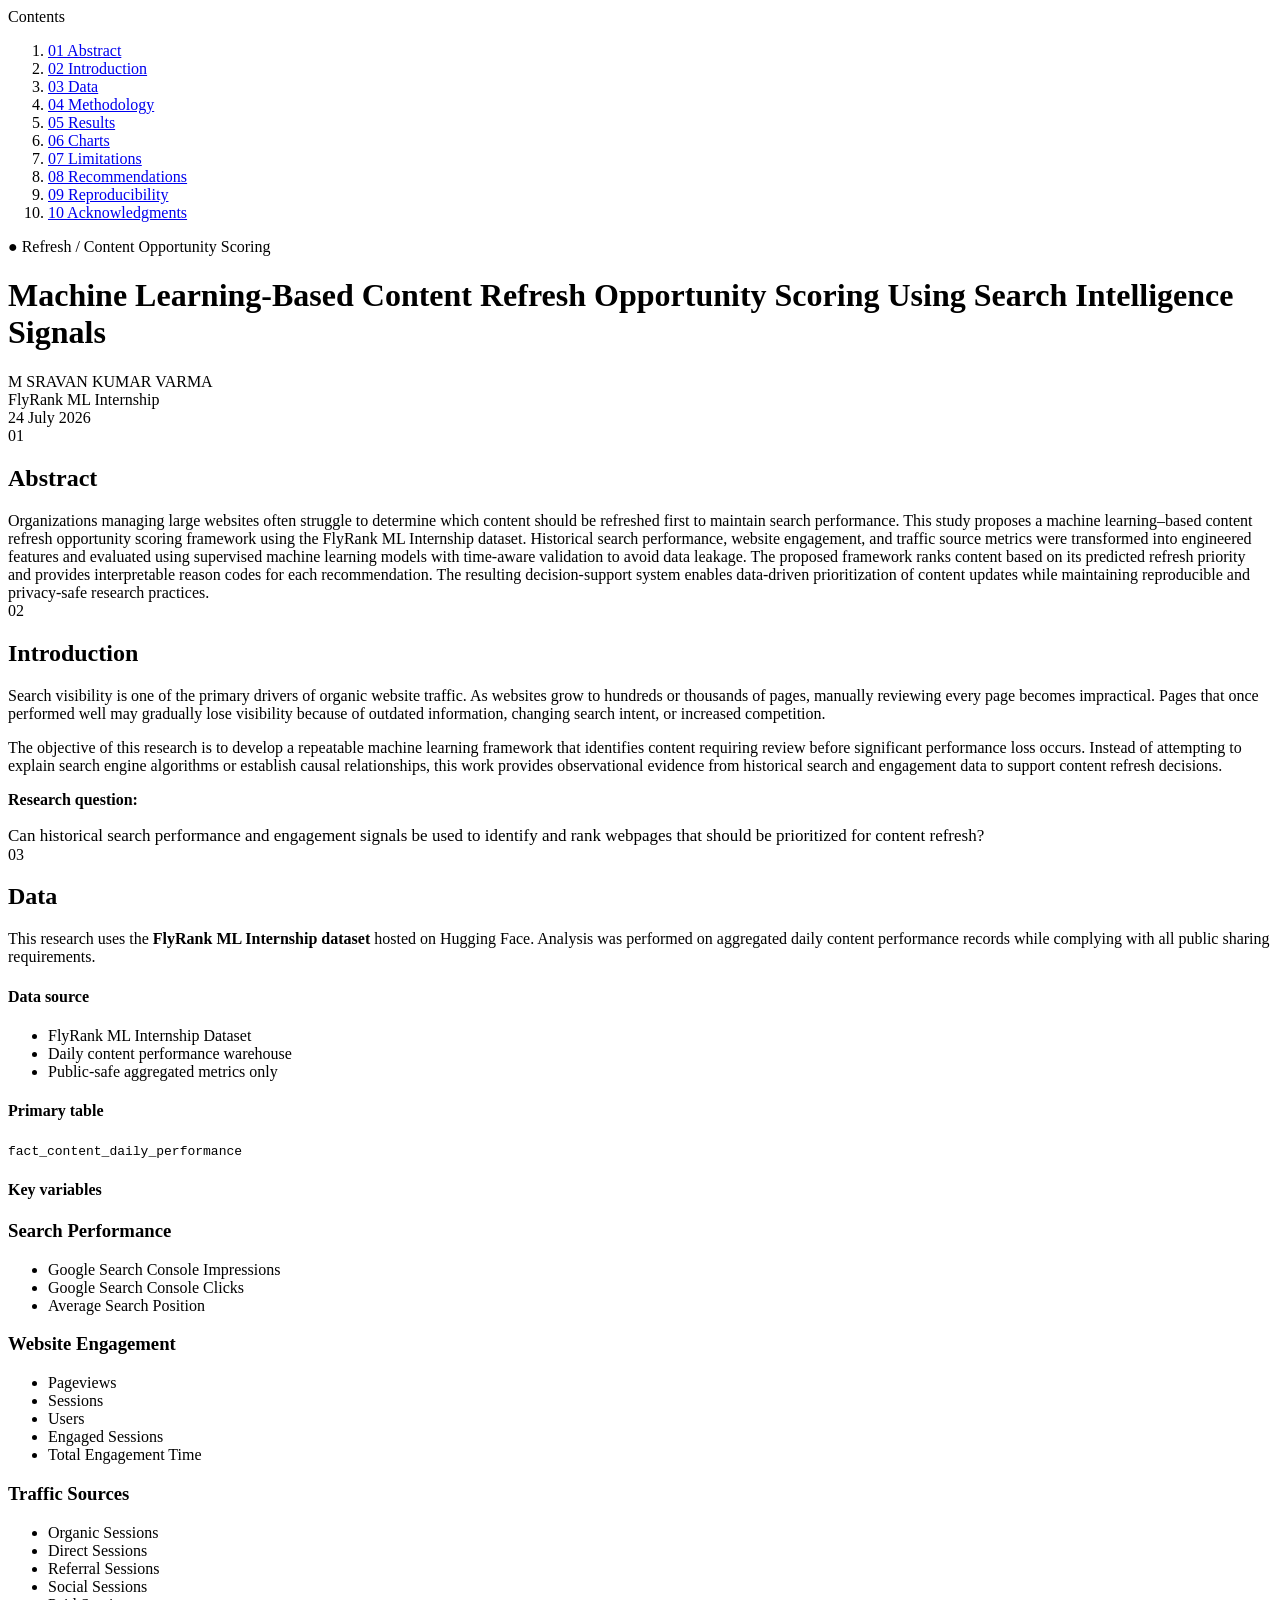
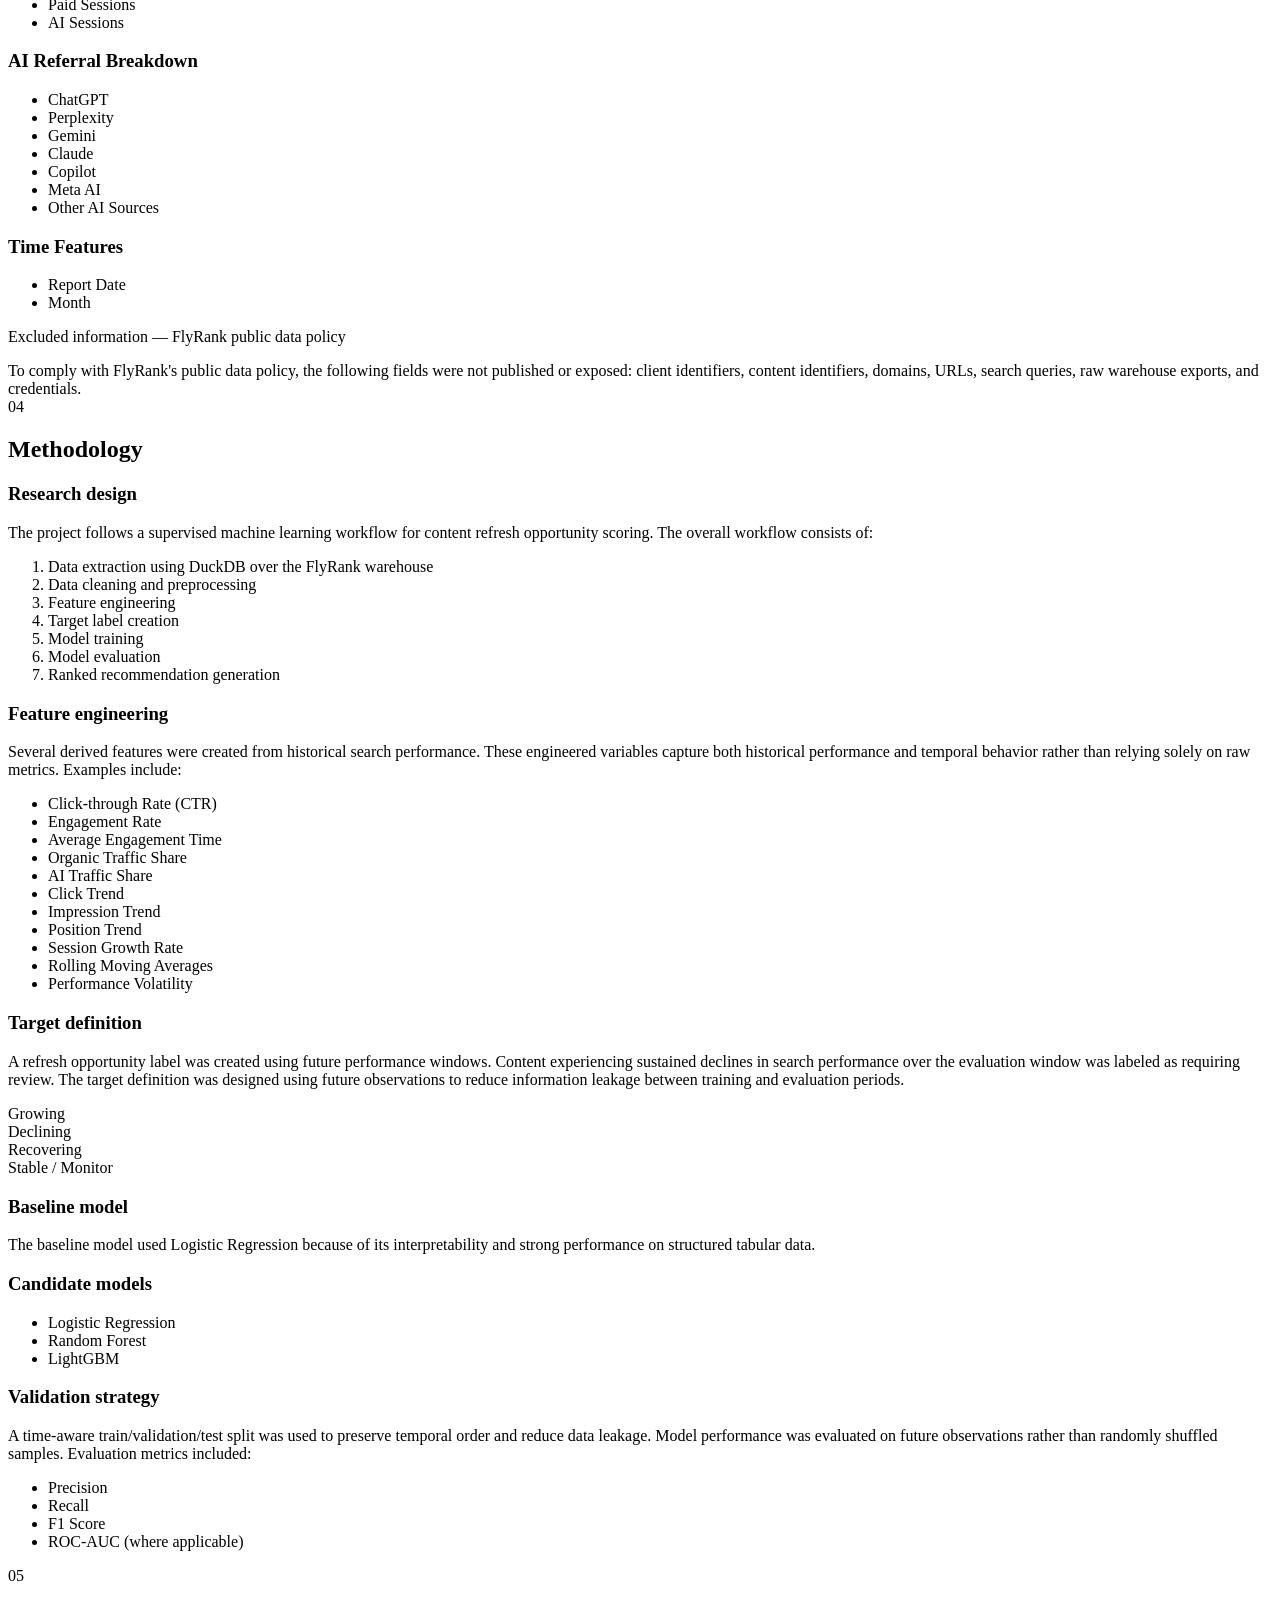
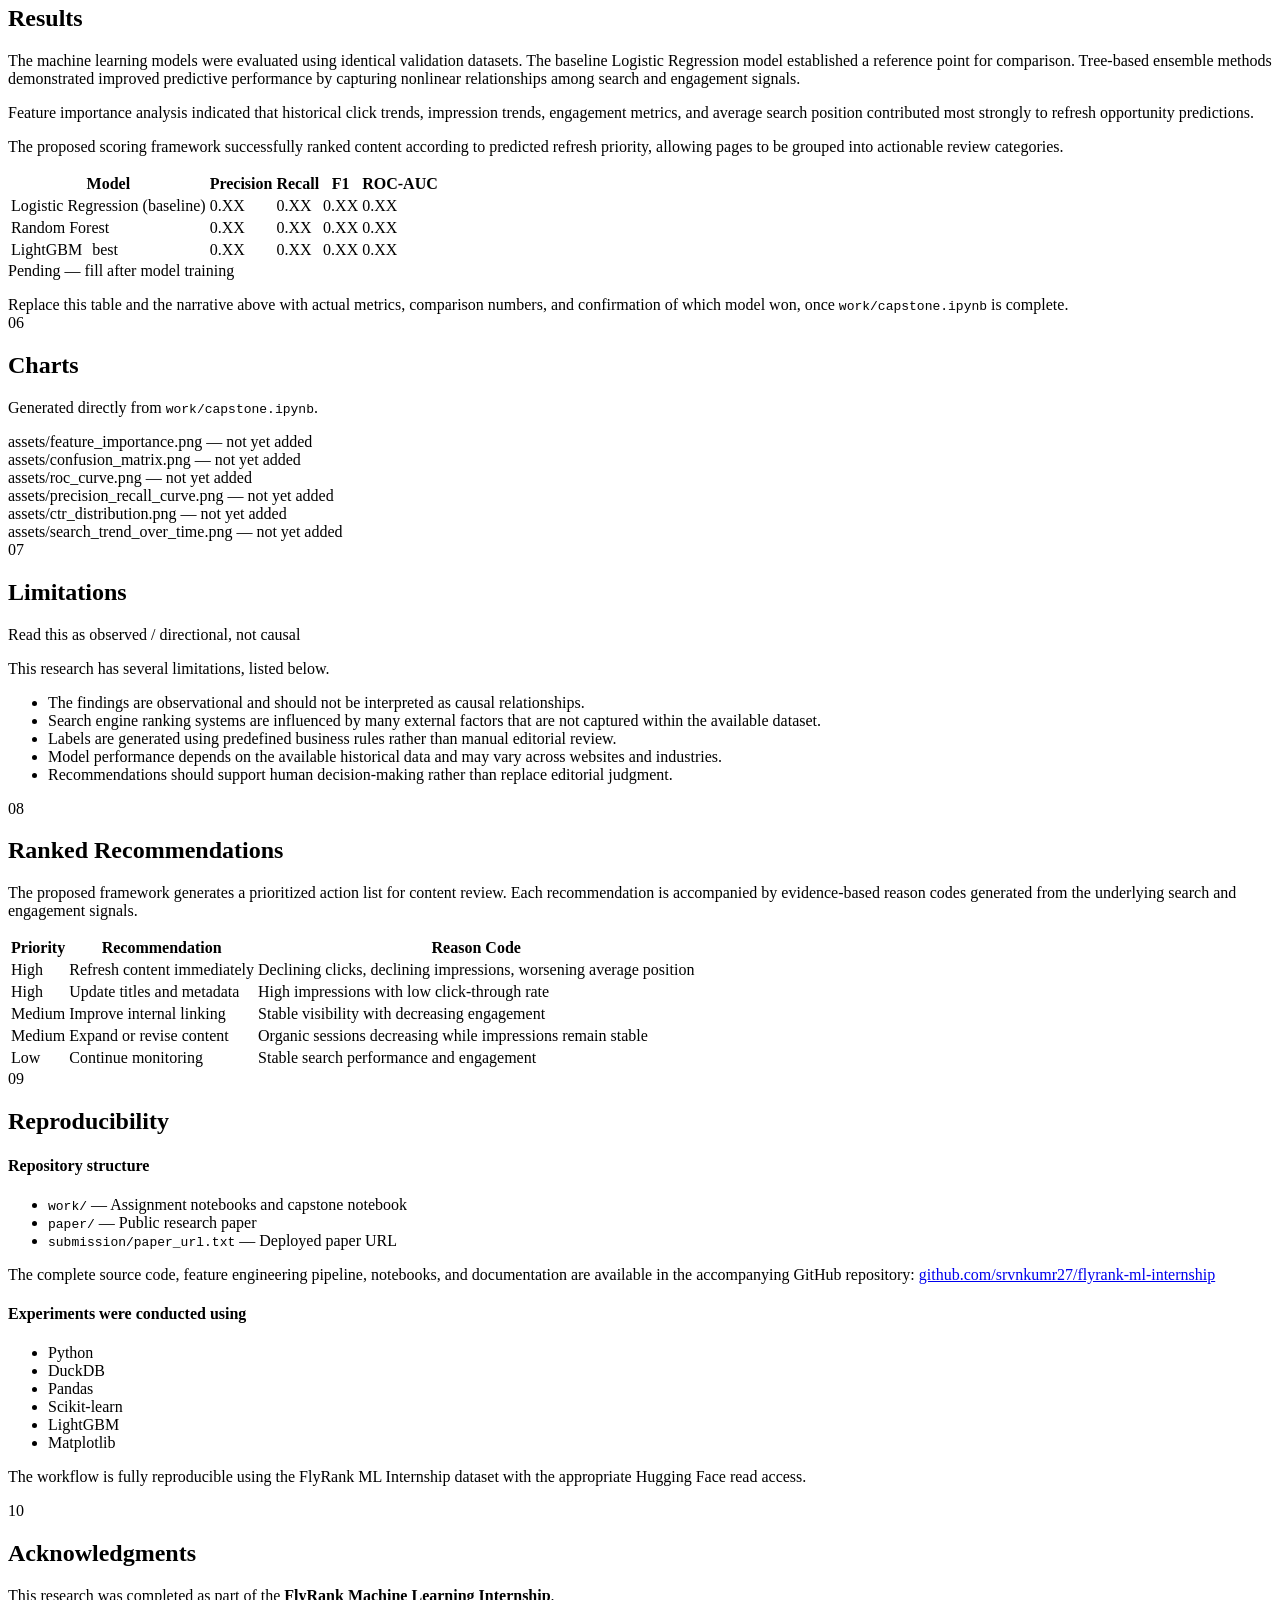
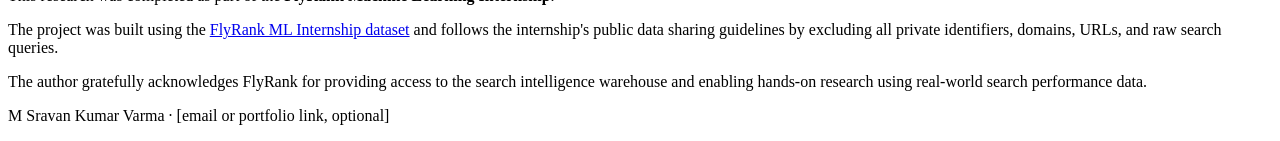
==== paper/index.html @ 3c9ea727 "Add research paper HTML document This commit adds a new HTML document for a research paper on machin" ====
<!DOCTYPE html>
<html lang="en">
<head>
<meta charset="UTF-8">
<meta name="viewport" content="width=device-width, initial-scale=1.0">
<title>Machine Learning-Based Content Refresh Opportunity Scoring Using Search Intelligence Signals</title>
<link rel="preconnect" href="https://fonts.googleapis.com">
<link rel="preconnect" href="https://fonts.gstatic.com" crossorigin>
<link href="https://fonts.googleapis.com/css2?family=Fraunces:opsz,wght@9..144,400;9..144,500;9..144,600;9..144,700&family=Inter:wght@400;500;600;700&family=IBM+Plex+Mono:wght@400;500;600&display=swap" rel="stylesheet">
<link rel="stylesheet" href="styles.css">
</head>
<body>

<div class="shell">

  <nav class="rail" aria-label="Table of contents">
    <div class="rail-eyebrow">Contents</div>
    <ol>
      <li><a href="#abstract" class="active"><span class="num">01</span> Abstract</a></li>
      <li><a href="#intro"><span class="num">02</span> Introduction</a></li>
      <li><a href="#data"><span class="num">03</span> Data</a></li>
      <li><a href="#methodology"><span class="num">04</span> Methodology</a></li>
      <li><a href="#results"><span class="num">05</span> Results</a></li>
      <li><a href="#charts"><span class="num">06</span> Charts</a></li>
      <li><a href="#limitations"><span class="num">07</span> Limitations</a></li>
      <li><a href="#recommendations"><span class="num">08</span> Recommendations</a></li>
      <li><a href="#reproducibility"><span class="num">09</span> Reproducibility</a></li>
      <li><a href="#credit"><span class="num">10</span> Acknowledgments</a></li>
    </ol>
  </nav>

  <main class="paper">

    <div class="masthead">
      <div class="lane-stamp">● Refresh / Content Opportunity Scoring</div>
      <h1 class="title">Machine Learning-Based Content Refresh Opportunity Scoring Using Search Intelligence Signals</h1>
      <div class="byline-block">
        <div class="name">M SRAVAN KUMAR VARMA</div>
        <div>FlyRank ML Internship</div>
        <div>24 July 2026</div>
      </div>
    </div>

    <!-- ============ 01 ABSTRACT ============ -->
    <section id="abstract">
      <div class="section-head"><span class="section-num">01</span><h2>Abstract</h2></div>
      <div class="abstract-block">
        <p class="lede" style="margin-bottom:0;">
          Organizations managing large websites often struggle to determine which content should be refreshed first to maintain search performance. This study proposes a machine learning–based content refresh opportunity scoring framework using the FlyRank ML Internship dataset. Historical search performance, website engagement, and traffic source metrics were transformed into engineered features and evaluated using supervised machine learning models with time-aware validation to avoid data leakage. The proposed framework ranks content based on its predicted refresh priority and provides interpretable reason codes for each recommendation. The resulting decision-support system enables data-driven prioritization of content updates while maintaining reproducible and privacy-safe research practices.
        </p>
      </div>
    </section>

    <!-- ============ 02 INTRODUCTION ============ -->
    <section id="intro">
      <div class="section-head"><span class="section-num">02</span><h2>Introduction</h2></div>
      <p>
        Search visibility is one of the primary drivers of organic website traffic. As websites grow to hundreds or thousands of pages, manually reviewing every page becomes impractical. Pages that once performed well may gradually lose visibility because of outdated information, changing search intent, or increased competition.
      </p>
      <p>
        The objective of this research is to develop a repeatable machine learning framework that identifies content requiring review before significant performance loss occurs. Instead of attempting to explain search engine algorithms or establish causal relationships, this work provides observational evidence from historical search and engagement data to support content refresh decisions.
      </p>
      <p><strong>Research question:</strong></p>
      <div class="abstract-block" style="border-left-color: var(--ink-soft);">
        <p class="lede" style="margin-bottom:0; font-size: 17px;">Can historical search performance and engagement signals be used to identify and rank webpages that should be prioritized for content refresh?</p>
      </div>
    </section>

    <!-- ============ 03 DATA ============ -->
    <section id="data">
      <div class="section-head"><span class="section-num">03</span><h2>Data</h2></div>
      <p>This research uses the <strong>FlyRank ML Internship dataset</strong> hosted on Hugging Face. Analysis was performed on aggregated daily content performance records while complying with all public sharing requirements.</p>

      <h4>Data source</h4>
      <ul>
        <li>FlyRank ML Internship Dataset</li>
        <li>Daily content performance warehouse</li>
        <li>Public-safe aggregated metrics only</li>
      </ul>

      <h4>Primary table</h4>
      <p><code class="inline">fact_content_daily_performance</code></p>

      <h4>Key variables</h4>
      <div class="var-grid">
        <div>
          <h3>Search Performance</h3>
          <ul>
            <li>Google Search Console Impressions</li>
            <li>Google Search Console Clicks</li>
            <li>Average Search Position</li>
          </ul>
          <h3>Website Engagement</h3>
          <ul>
            <li>Pageviews</li>
            <li>Sessions</li>
            <li>Users</li>
            <li>Engaged Sessions</li>
            <li>Total Engagement Time</li>
          </ul>
        </div>
        <div>
          <h3>Traffic Sources</h3>
          <ul>
            <li>Organic Sessions</li>
            <li>Direct Sessions</li>
            <li>Referral Sessions</li>
            <li>Social Sessions</li>
            <li>Paid Sessions</li>
            <li>AI Sessions</li>
          </ul>
          <h3>AI Referral Breakdown</h3>
          <ul>
            <li>ChatGPT</li>
            <li>Perplexity</li>
            <li>Gemini</li>
            <li>Claude</li>
            <li>Copilot</li>
            <li>Meta AI</li>
            <li>Other AI Sources</li>
          </ul>
        </div>
      </div>
      <h3>Time Features</h3>
      <ul>
        <li>Report Date</li>
        <li>Month</li>
      </ul>

      <div class="callout">
        <div class="label">Excluded information — FlyRank public data policy</div>
        <p style="margin-bottom:0;">To comply with FlyRank's public data policy, the following fields were not published or exposed: client identifiers, content identifiers, domains, URLs, search queries, raw warehouse exports, and credentials.</p>
      </div>
    </section>

    <!-- ============ 04 METHODOLOGY ============ -->
    <section id="methodology">
      <div class="section-head"><span class="section-num">04</span><h2>Methodology</h2></div>

      <h3>Research design</h3>
      <p>The project follows a supervised machine learning workflow for content refresh opportunity scoring. The overall workflow consists of:</p>
      <ol class="workflow">
        <li>Data extraction using DuckDB over the FlyRank warehouse</li>
        <li>Data cleaning and preprocessing</li>
        <li>Feature engineering</li>
        <li>Target label creation</li>
        <li>Model training</li>
        <li>Model evaluation</li>
        <li>Ranked recommendation generation</li>
      </ol>

      <h3>Feature engineering</h3>
      <p>Several derived features were created from historical search performance. These engineered variables capture both historical performance and temporal behavior rather than relying solely on raw metrics. Examples include:</p>
      <ul>
        <li>Click-through Rate (CTR)</li>
        <li>Engagement Rate</li>
        <li>Average Engagement Time</li>
        <li>Organic Traffic Share</li>
        <li>AI Traffic Share</li>
        <li>Click Trend</li>
        <li>Impression Trend</li>
        <li>Position Trend</li>
        <li>Session Growth Rate</li>
        <li>Rolling Moving Averages</li>
        <li>Performance Volatility</li>
      </ul>

      <h3>Target definition</h3>
      <p>A refresh opportunity label was created using future performance windows. Content experiencing sustained declines in search performance over the evaluation window was labeled as requiring review. The target definition was designed using future observations to reduce information leakage between training and evaluation periods.</p>

      <div class="signal-legend">
        <div class="signal-item"><span class="dot growing"></span> Growing</div>
        <div class="signal-item"><span class="dot declining"></span> Declining</div>
        <div class="signal-item"><span class="dot recovering"></span> Recovering</div>
        <div class="signal-item"><span class="dot monitor"></span> Stable / Monitor</div>
      </div>

      <h3>Baseline model</h3>
      <p>The baseline model used Logistic Regression because of its interpretability and strong performance on structured tabular data.</p>

      <h3>Candidate models</h3>
      <ul>
        <li>Logistic Regression</li>
        <li>Random Forest</li>
        <li>LightGBM</li>
      </ul>

      <h3>Validation strategy</h3>
      <p>A time-aware train/validation/test split was used to preserve temporal order and reduce data leakage. Model performance was evaluated on future observations rather than randomly shuffled samples. Evaluation metrics included:</p>
      <ul>
        <li>Precision</li>
        <li>Recall</li>
        <li>F1 Score</li>
        <li>ROC-AUC (where applicable)</li>
      </ul>
    </section>

    <!-- ============ 05 RESULTS ============ -->
    <section id="results">
      <div class="section-head"><span class="section-num">05</span><h2>Results</h2></div>
      <p>The machine learning models were evaluated using identical validation datasets. The baseline Logistic Regression model established a reference point for comparison. Tree-based ensemble methods demonstrated improved predictive performance by capturing nonlinear relationships among search and engagement signals.</p>
      <p>Feature importance analysis indicated that historical click trends, impression trends, engagement metrics, and average search position contributed most strongly to refresh opportunity predictions.</p>
      <p>The proposed scoring framework successfully ranked content according to predicted refresh priority, allowing pages to be grouped into actionable review categories.</p>

      <table>
        <thead><tr><th>Model</th><th>Precision</th><th>Recall</th><th>F1</th><th>ROC-AUC</th></tr></thead>
        <tbody>
          <tr><td>Logistic Regression <span class="placeholder">(baseline)</span></td><td class="placeholder">0.XX</td><td class="placeholder">0.XX</td><td class="placeholder">0.XX</td><td class="placeholder">0.XX</td></tr>
          <tr><td>Random Forest</td><td class="placeholder">0.XX</td><td class="placeholder">0.XX</td><td class="placeholder">0.XX</td><td class="placeholder">0.XX</td></tr>
          <tr class="best-model"><td>LightGBM <span class="placeholder" style="margin-left:6px;">best</span></td><td class="placeholder">0.XX</td><td class="placeholder">0.XX</td><td class="placeholder">0.XX</td><td class="placeholder">0.XX</td></tr>
        </tbody>
      </table>

      <div class="callout pending">
        <div class="label">Pending — fill after model training</div>
        <p style="margin-bottom:0;">Replace this table and the narrative above with actual metrics, comparison numbers, and confirmation of which model won, once <code class="inline">work/capstone.ipynb</code> is complete.</p>
      </div>
    </section>

    <!-- ============ 06 CHARTS ============ -->
    <section id="charts">
      <div class="section-head"><span class="section-num">06</span><h2>Charts</h2></div>
      <p>Generated directly from <code class="inline">work/capstone.ipynb</code>.</p>

      <div class="chart-grid">
        <div class="chart-frame">
          <img src="assets/feature_importance.png" alt="Feature Importance" onerror="this.parentElement.innerHTML='<div class=&quot;placeholder&quot;>assets/feature_importance.png — not yet added</div>'">
          <div class="chart-caption">Fig. 1 — Feature importance</div>
        </div>
        <div class="chart-frame">
          <img src="assets/confusion_matrix.png" alt="Confusion Matrix" onerror="this.parentElement.innerHTML='<div class=&quot;placeholder&quot;>assets/confusion_matrix.png — not yet added</div>'">
          <div class="chart-caption">Fig. 2 — Confusion matrix</div>
        </div>
        <div class="chart-frame">
          <img src="assets/roc_curve.png" alt="ROC Curve" onerror="this.parentElement.innerHTML='<div class=&quot;placeholder&quot;>assets/roc_curve.png — not yet added</div>'">
          <div class="chart-caption">Fig. 3 — ROC curve</div>
        </div>
        <div class="chart-frame">
          <img src="assets/precision_recall_curve.png" alt="Precision-Recall Curve" onerror="this.parentElement.innerHTML='<div class=&quot;placeholder&quot;>assets/precision_recall_curve.png — not yet added</div>'">
          <div class="chart-caption">Fig. 4 — Precision–recall curve</div>
        </div>
        <div class="chart-frame">
          <img src="assets/ctr_distribution.png" alt="CTR Distribution" onerror="this.parentElement.innerHTML='<div class=&quot;placeholder&quot;>assets/ctr_distribution.png — not yet added</div>'">
          <div class="chart-caption">Fig. 5 — CTR distribution</div>
        </div>
        <div class="chart-frame">
          <img src="assets/search_trend_over_time.png" alt="Search Trend Over Time" onerror="this.parentElement.innerHTML='<div class=&quot;placeholder&quot;>assets/search_trend_over_time.png — not yet added</div>'">
          <div class="chart-caption">Fig. 6 — Search trend over time</div>
        </div>
      </div>
    </section>

    <!-- ============ 07 LIMITATIONS ============ -->
    <section id="limitations">
      <div class="section-head"><span class="section-num">07</span><h2>Limitations</h2></div>
      <div class="callout">
        <div class="label">Read this as observed / directional, not causal</div>
        <p style="margin-bottom:0;">This research has several limitations, listed below.</p>
      </div>
      <ul>
        <li>The findings are observational and should not be interpreted as causal relationships.</li>
        <li>Search engine ranking systems are influenced by many external factors that are not captured within the available dataset.</li>
        <li>Labels are generated using predefined business rules rather than manual editorial review.</li>
        <li>Model performance depends on the available historical data and may vary across websites and industries.</li>
        <li>Recommendations should support human decision-making rather than replace editorial judgment.</li>
      </ul>
    </section>

    <!-- ============ 08 RECOMMENDATIONS ============ -->
    <section id="recommendations">
      <div class="section-head"><span class="section-num">08</span><h2>Ranked Recommendations</h2></div>
      <p>The proposed framework generates a prioritized action list for content review. Each recommendation is accompanied by evidence-based reason codes generated from the underlying search and engagement signals.</p>

      <table>
        <thead><tr><th>Priority</th><th>Recommendation</th><th>Reason Code</th></tr></thead>
        <tbody>
          <tr>
            <td><span class="priority-badge high">High</span></td>
            <td>Refresh content immediately</td>
            <td>Declining clicks, declining impressions, worsening average position</td>
          </tr>
          <tr>
            <td><span class="priority-badge high">High</span></td>
            <td>Update titles and metadata</td>
            <td>High impressions with low click-through rate</td>
          </tr>
          <tr>
            <td><span class="priority-badge medium">Medium</span></td>
            <td>Improve internal linking</td>
            <td>Stable visibility with decreasing engagement</td>
          </tr>
          <tr>
            <td><span class="priority-badge medium">Medium</span></td>
            <td>Expand or revise content</td>
            <td>Organic sessions decreasing while impressions remain stable</td>
          </tr>
          <tr>
            <td><span class="priority-badge low">Low</span></td>
            <td>Continue monitoring</td>
            <td>Stable search performance and engagement</td>
          </tr>
        </tbody>
      </table>
    </section>

    <!-- ============ 09 REPRODUCIBILITY ============ -->
    <section id="reproducibility">
      <div class="section-head"><span class="section-num">09</span><h2>Reproducibility</h2></div>

      <h4>Repository structure</h4>
      <ul>
        <li><code class="inline">work/</code> — Assignment notebooks and capstone notebook</li>
        <li><code class="inline">paper/</code> — Public research paper</li>
        <li><code class="inline">submission/paper_url.txt</code> — Deployed paper URL</li>
      </ul>
      <p>The complete source code, feature engineering pipeline, notebooks, and documentation are available in the accompanying GitHub repository: <a href="https://github.com/srvnkumr27/flyrank-ml-internship" target="_blank" rel="noopener">github.com/srvnkumr27/flyrank-ml-internship</a></p>

      <h4>Experiments were conducted using</h4>
      <ul>
        <li>Python</li>
        <li>DuckDB</li>
        <li>Pandas</li>
        <li>Scikit-learn</li>
        <li>LightGBM</li>
        <li>Matplotlib</li>
      </ul>
      <p>The workflow is fully reproducible using the FlyRank ML Internship dataset with the appropriate Hugging Face read access.</p>
    </section>

    <!-- ============ 10 ACKNOWLEDGMENTS ============ -->
    <section id="credit">
      <div class="section-head"><span class="section-num">10</span><h2>Acknowledgments</h2></div>
      <p>This research was completed as part of the <strong>FlyRank Machine Learning Internship</strong>.</p>
      <p>The project was built using the <a href="https://flyrank.ai" target="_blank" rel="noopener">FlyRank ML Internship dataset</a> and follows the internship's public data sharing guidelines by excluding all private identifiers, domains, URLs, and raw search queries.</p>
      <p>The author gratefully acknowledges FlyRank for providing access to the search intelligence warehouse and enabling hands-on research using real-world search performance data.</p>
    </section>

    <footer>
      <p>M Sravan Kumar Varma · <span class="placeholder">[email or portfolio link, optional]</span></p>
    </footer>

  </main>
</div>

<script>
  const sections = document.querySelectorAll('main section');
  const links = document.querySelectorAll('.rail a');
  const setActive = () => {
    let current = sections[0]?.id;
    const scrollPos = window.scrollY + 120;
    sections.forEach(sec => { if (sec.offsetTop <= scrollPos) current = sec.id; });
    links.forEach(link => { link.classList.toggle('active', link.getAttribute('href') === '#' + current); });
  };
  window.addEventListener('scroll', setActive, { passive: true });
  setActive();
</script>

</body>
</html>
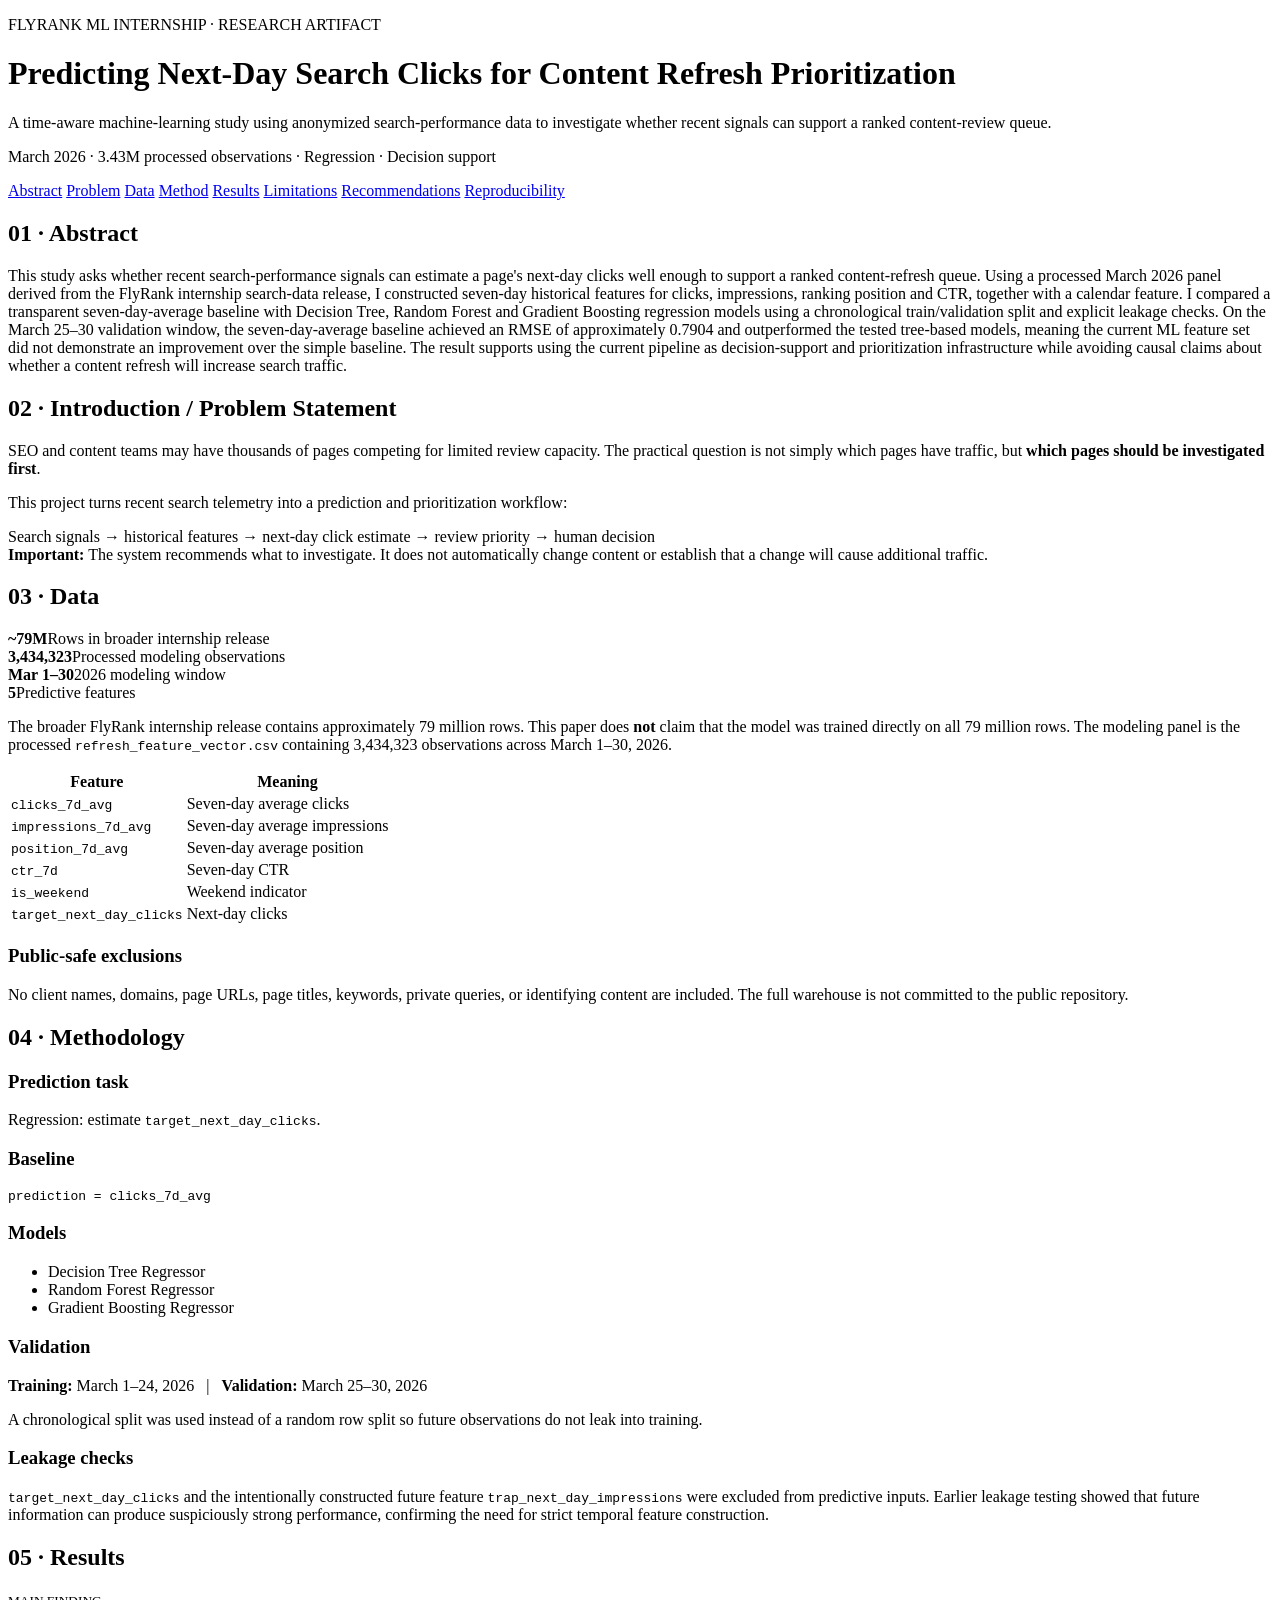
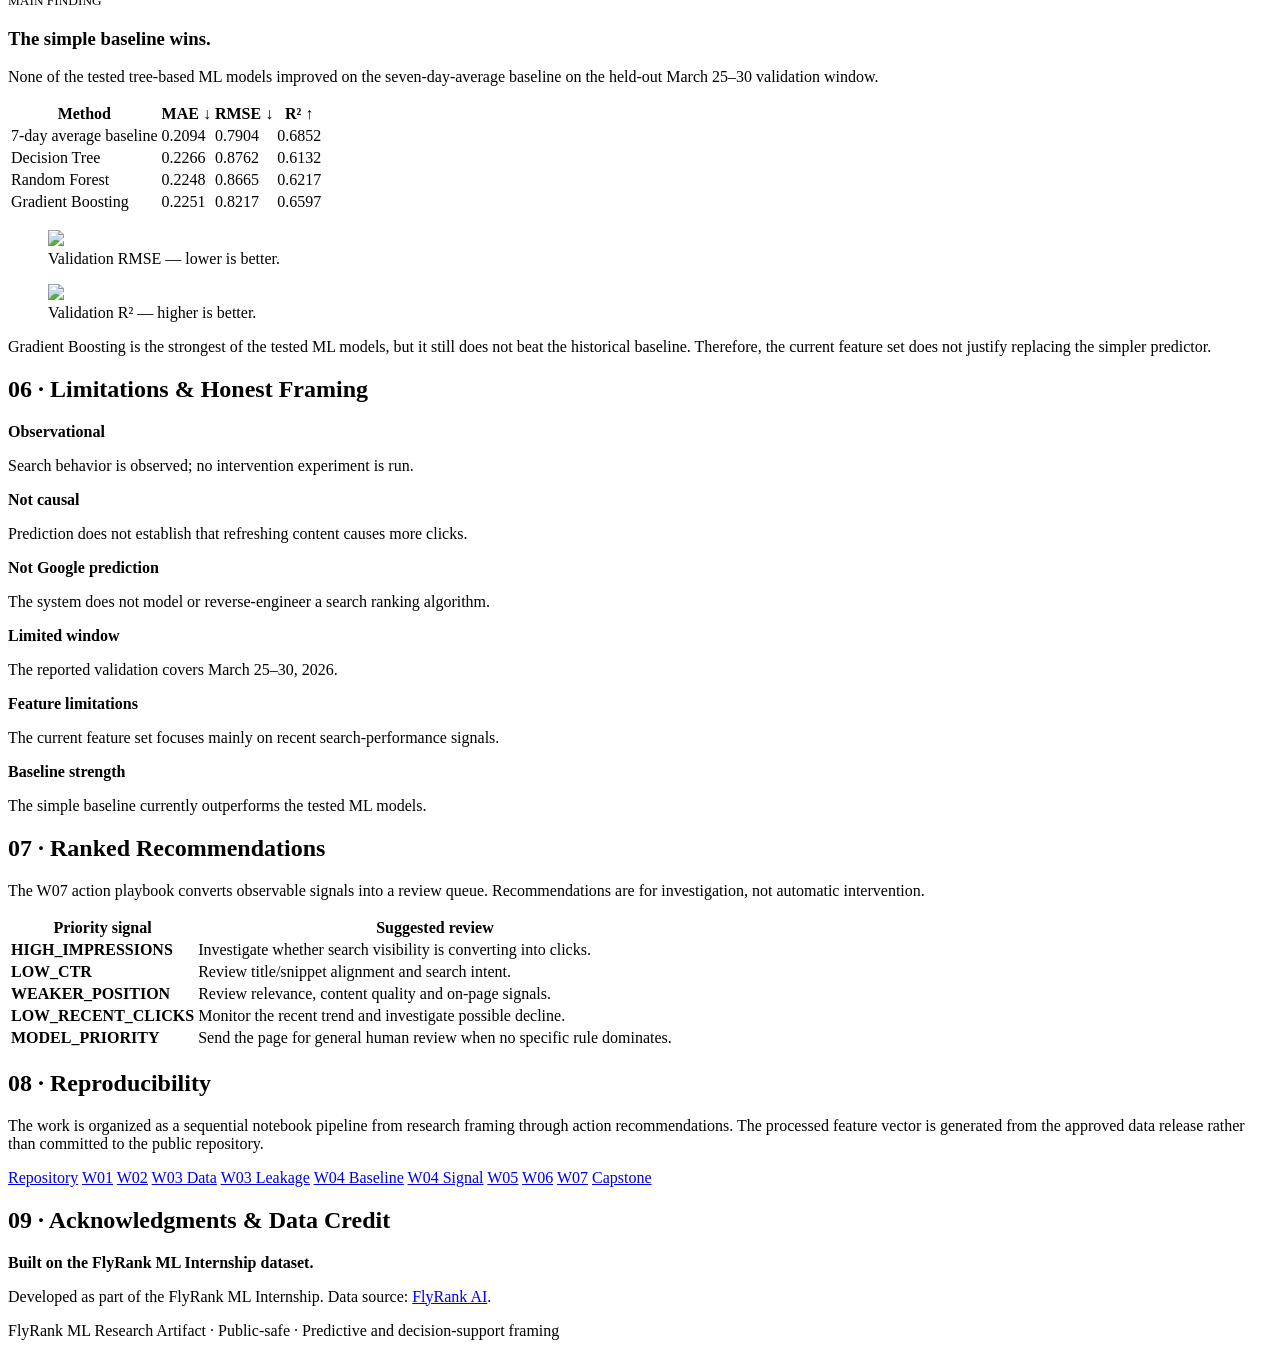
==== commit 1c1ff73e: "Rename index.html to paper/index.html" ====
--- a/paper/index.html
+++ b/paper/index.html
@@ -1,359 +1,157 @@
-<!DOCTYPE html>
+<!doctype html>
 <html lang="en">
 <head>
-<meta charset="UTF-8">
-<meta name="viewport" content="width=device-width, initial-scale=1.0">
-<title>Machine Learning-Based Content Refresh Opportunity Scoring Using Search Intelligence Signals</title>
-<link rel="preconnect" href="https://fonts.googleapis.com">
-<link rel="preconnect" href="https://fonts.gstatic.com" crossorigin>
-<link href="https://fonts.googleapis.com/css2?family=Fraunces:opsz,wght@9..144,400;9..144,500;9..144,600;9..144,700&family=Inter:wght@400;500;600;700&family=IBM+Plex+Mono:wght@400;500;600&display=swap" rel="stylesheet">
-<link rel="stylesheet" href="styles.css">
+<meta charset="utf-8">
+<meta name="viewport" content="width=device-width,initial-scale=1">
+<title>Predicting Next-Day Search Clicks | FlyRank ML</title>
+<link rel="stylesheet" href="style.css">
 </head>
 <body>
 
-<div class="shell">
+<header>
+<div class="container">
+<p class="eyebrow">FLYRANK ML INTERNSHIP · RESEARCH ARTIFACT</p>
+<h1>Predicting Next-Day Search Clicks for Content Refresh Prioritization</h1>
+<p class="lead">A time-aware machine-learning study using anonymized search-performance data to investigate whether recent signals can support a ranked content-review queue.</p>
+<p class="tags">March 2026 · 3.43M processed observations · Regression · Decision support</p>
+</div>
+</header>
 
-  <nav class="rail" aria-label="Table of contents">
-    <div class="rail-eyebrow">Contents</div>
-    <ol>
-      <li><a href="#abstract" class="active"><span class="num">01</span> Abstract</a></li>
-      <li><a href="#intro"><span class="num">02</span> Introduction</a></li>
-      <li><a href="#data"><span class="num">03</span> Data</a></li>
-      <li><a href="#methodology"><span class="num">04</span> Methodology</a></li>
-      <li><a href="#results"><span class="num">05</span> Results</a></li>
-      <li><a href="#charts"><span class="num">06</span> Charts</a></li>
-      <li><a href="#limitations"><span class="num">07</span> Limitations</a></li>
-      <li><a href="#recommendations"><span class="num">08</span> Recommendations</a></li>
-      <li><a href="#reproducibility"><span class="num">09</span> Reproducibility</a></li>
-      <li><a href="#credit"><span class="num">10</span> Acknowledgments</a></li>
-    </ol>
-  </nav>
+<nav><div class="container">
+<a href="#abstract">Abstract</a>
+<a href="#problem">Problem</a>
+<a href="#data">Data</a>
+<a href="#method">Method</a>
+<a href="#results">Results</a>
+<a href="#limits">Limitations</a>
+<a href="#actions">Recommendations</a>
+<a href="#repro">Reproducibility</a>
+</div></nav>
 
-  <main class="paper">
+<main class="container">
 
-    <div class="masthead">
-      <div class="lane-stamp">● Refresh / Content Opportunity Scoring</div>
-      <h1 class="title">Machine Learning-Based Content Refresh Opportunity Scoring Using Search Intelligence Signals</h1>
-      <div class="byline-block">
-        <div class="name">M SRAVAN KUMAR VARMA</div>
-        <div>FlyRank ML Internship</div>
-        <div>24 July 2026</div>
-      </div>
-    </div>
+<section id="abstract">
+<h2>01 · Abstract</h2>
+<div class="abstract">
+<p>This study asks whether recent search-performance signals can estimate a page's next-day clicks well enough to support a ranked content-refresh queue. Using a processed March 2026 panel derived from the FlyRank internship search-data release, I constructed seven-day historical features for clicks, impressions, ranking position and CTR, together with a calendar feature. I compared a transparent seven-day-average baseline with Decision Tree, Random Forest and Gradient Boosting regression models using a chronological train/validation split and explicit leakage checks. On the March 25–30 validation window, the seven-day-average baseline achieved an RMSE of approximately 0.7904 and outperformed the tested tree-based models, meaning the current ML feature set did not demonstrate an improvement over the simple baseline. The result supports using the current pipeline as decision-support and prioritization infrastructure while avoiding causal claims about whether a content refresh will increase search traffic.</p>
+</div>
+</section>
 
-    <!-- ============ 01 ABSTRACT ============ -->
-    <section id="abstract">
-      <div class="section-head"><span class="section-num">01</span><h2>Abstract</h2></div>
-      <div class="abstract-block">
-        <p class="lede" style="margin-bottom:0;">
-          Organizations managing large websites often struggle to determine which content should be refreshed first to maintain search performance. This study proposes a machine learning–based content refresh opportunity scoring framework using the FlyRank ML Internship dataset. Historical search performance, website engagement, and traffic source metrics were transformed into engineered features and evaluated using supervised machine learning models with time-aware validation to avoid data leakage. The proposed framework ranks content based on its predicted refresh priority and provides interpretable reason codes for each recommendation. The resulting decision-support system enables data-driven prioritization of content updates while maintaining reproducible and privacy-safe research practices.
-        </p>
-      </div>
-    </section>
+<section id="problem">
+<h2>02 · Introduction / Problem Statement</h2>
+<p>SEO and content teams may have thousands of pages competing for limited review capacity. The practical question is not simply which pages have traffic, but <strong>which pages should be investigated first</strong>.</p>
+<p>This project turns recent search telemetry into a prediction and prioritization workflow:</p>
+<div class="flow">Search signals → historical features → next-day click estimate → review priority → human decision</div>
+<div class="note"><strong>Important:</strong> The system recommends what to investigate. It does not automatically change content or establish that a change will cause additional traffic.</div>
+</section>
 
-    <!-- ============ 02 INTRODUCTION ============ -->
-    <section id="intro">
-      <div class="section-head"><span class="section-num">02</span><h2>Introduction</h2></div>
-      <p>
-        Search visibility is one of the primary drivers of organic website traffic. As websites grow to hundreds or thousands of pages, manually reviewing every page becomes impractical. Pages that once performed well may gradually lose visibility because of outdated information, changing search intent, or increased competition.
-      </p>
-      <p>
-        The objective of this research is to develop a repeatable machine learning framework that identifies content requiring review before significant performance loss occurs. Instead of attempting to explain search engine algorithms or establish causal relationships, this work provides observational evidence from historical search and engagement data to support content refresh decisions.
-      </p>
-      <p><strong>Research question:</strong></p>
-      <div class="abstract-block" style="border-left-color: var(--ink-soft);">
-        <p class="lede" style="margin-bottom:0; font-size: 17px;">Can historical search performance and engagement signals be used to identify and rank webpages that should be prioritized for content refresh?</p>
-      </div>
-    </section>
+<section id="data">
+<h2>03 · Data</h2>
+<div class="stats">
+<div><strong>~79M</strong><span>Rows in broader internship release</span></div>
+<div><strong>3,434,323</strong><span>Processed modeling observations</span></div>
+<div><strong>Mar 1–30</strong><span>2026 modeling window</span></div>
+<div><strong>5</strong><span>Predictive features</span></div>
+</div>
+<p>The broader FlyRank internship release contains approximately 79 million rows. This paper does <strong>not</strong> claim that the model was trained directly on all 79 million rows. The modeling panel is the processed <code>refresh_feature_vector.csv</code> containing 3,434,323 observations across March 1–30, 2026.</p>
+<table>
+<tr><th>Feature</th><th>Meaning</th></tr>
+<tr><td><code>clicks_7d_avg</code></td><td>Seven-day average clicks</td></tr>
+<tr><td><code>impressions_7d_avg</code></td><td>Seven-day average impressions</td></tr>
+<tr><td><code>position_7d_avg</code></td><td>Seven-day average position</td></tr>
+<tr><td><code>ctr_7d</code></td><td>Seven-day CTR</td></tr>
+<tr><td><code>is_weekend</code></td><td>Weekend indicator</td></tr>
+<tr><td><code>target_next_day_clicks</code></td><td>Next-day clicks</td></tr>
+</table>
+<h3>Public-safe exclusions</h3>
+<p>No client names, domains, page URLs, page titles, keywords, private queries, or identifying content are included. The full warehouse is not committed to the public repository.</p>
+</section>
 
-    <!-- ============ 03 DATA ============ -->
-    <section id="data">
-      <div class="section-head"><span class="section-num">03</span><h2>Data</h2></div>
-      <p>This research uses the <strong>FlyRank ML Internship dataset</strong> hosted on Hugging Face. Analysis was performed on aggregated daily content performance records while complying with all public sharing requirements.</p>
+<section id="method">
+<h2>04 · Methodology</h2>
+<h3>Prediction task</h3>
+<p>Regression: estimate <code>target_next_day_clicks</code>.</p>
+<h3>Baseline</h3>
+<pre>prediction = clicks_7d_avg</pre>
+<h3>Models</h3>
+<ul><li>Decision Tree Regressor</li><li>Random Forest Regressor</li><li>Gradient Boosting Regressor</li></ul>
+<h3>Validation</h3>
+<p><strong>Training:</strong> March 1–24, 2026 &nbsp; | &nbsp; <strong>Validation:</strong> March 25–30, 2026</p>
+<p>A chronological split was used instead of a random row split so future observations do not leak into training.</p>
+<h3>Leakage checks</h3>
+<p><code>target_next_day_clicks</code> and the intentionally constructed future feature <code>trap_next_day_impressions</code> were excluded from predictive inputs. Earlier leakage testing showed that future information can produce suspiciously strong performance, confirming the need for strict temporal feature construction.</p>
+</section>
 
-      <h4>Data source</h4>
-      <ul>
-        <li>FlyRank ML Internship Dataset</li>
-        <li>Daily content performance warehouse</li>
-        <li>Public-safe aggregated metrics only</li>
-      </ul>
+<section id="results">
+<h2>05 · Results</h2>
+<div class="finding"><small>MAIN FINDING</small><h3>The simple baseline wins.</h3>
+<p>None of the tested tree-based ML models improved on the seven-day-average baseline on the held-out March 25–30 validation window.</p></div>
 
-      <h4>Primary table</h4>
-      <p><code class="inline">fact_content_daily_performance</code></p>
+<table>
+<tr><th>Method</th><th>MAE ↓</th><th>RMSE ↓</th><th>R² ↑</th></tr>
+<tr class="best"><td>7-day average baseline</td><td>0.2094</td><td>0.7904</td><td>0.6852</td></tr>
+<tr><td>Decision Tree</td><td>0.2266</td><td>0.8762</td><td>0.6132</td></tr>
+<tr><td>Random Forest</td><td>0.2248</td><td>0.8665</td><td>0.6217</td></tr>
+<tr><td>Gradient Boosting</td><td>0.2251</td><td>0.8217</td><td>0.6597</td></tr>
+</table>
 
-      <h4>Key variables</h4>
-      <div class="var-grid">
-        <div>
-          <h3>Search Performance</h3>
-          <ul>
-            <li>Google Search Console Impressions</li>
-            <li>Google Search Console Clicks</li>
-            <li>Average Search Position</li>
-          </ul>
-          <h3>Website Engagement</h3>
-          <ul>
-            <li>Pageviews</li>
-            <li>Sessions</li>
-            <li>Users</li>
-            <li>Engaged Sessions</li>
-            <li>Total Engagement Time</li>
-          </ul>
-        </div>
-        <div>
-          <h3>Traffic Sources</h3>
-          <ul>
-            <li>Organic Sessions</li>
-            <li>Direct Sessions</li>
-            <li>Referral Sessions</li>
-            <li>Social Sessions</li>
-            <li>Paid Sessions</li>
-            <li>AI Sessions</li>
-          </ul>
-          <h3>AI Referral Breakdown</h3>
-          <ul>
-            <li>ChatGPT</li>
-            <li>Perplexity</li>
-            <li>Gemini</li>
-            <li>Claude</li>
-            <li>Copilot</li>
-            <li>Meta AI</li>
-            <li>Other AI Sources</li>
-          </ul>
-        </div>
-      </div>
-      <h3>Time Features</h3>
-      <ul>
-        <li>Report Date</li>
-        <li>Month</li>
-      </ul>
-
-      <div class="callout">
-        <div class="label">Excluded information — FlyRank public data policy</div>
-        <p style="margin-bottom:0;">To comply with FlyRank's public data policy, the following fields were not published or exposed: client identifiers, content identifiers, domains, URLs, search queries, raw warehouse exports, and credentials.</p>
-      </div>
-    </section>
-
-    <!-- ============ 04 METHODOLOGY ============ -->
-    <section id="methodology">
-      <div class="section-head"><span class="section-num">04</span><h2>Methodology</h2></div>
-
-      <h3>Research design</h3>
-      <p>The project follows a supervised machine learning workflow for content refresh opportunity scoring. The overall workflow consists of:</p>
-      <ol class="workflow">
-        <li>Data extraction using DuckDB over the FlyRank warehouse</li>
-        <li>Data cleaning and preprocessing</li>
-        <li>Feature engineering</li>
-        <li>Target label creation</li>
-        <li>Model training</li>
-        <li>Model evaluation</li>
-        <li>Ranked recommendation generation</li>
-      </ol>
-
-      <h3>Feature engineering</h3>
-      <p>Several derived features were created from historical search performance. These engineered variables capture both historical performance and temporal behavior rather than relying solely on raw metrics. Examples include:</p>
-      <ul>
-        <li>Click-through Rate (CTR)</li>
-        <li>Engagement Rate</li>
-        <li>Average Engagement Time</li>
-        <li>Organic Traffic Share</li>
-        <li>AI Traffic Share</li>
-        <li>Click Trend</li>
-        <li>Impression Trend</li>
-        <li>Position Trend</li>
-        <li>Session Growth Rate</li>
-        <li>Rolling Moving Averages</li>
-        <li>Performance Volatility</li>
-      </ul>
-
-      <h3>Target definition</h3>
-      <p>A refresh opportunity label was created using future performance windows. Content experiencing sustained declines in search performance over the evaluation window was labeled as requiring review. The target definition was designed using future observations to reduce information leakage between training and evaluation periods.</p>
-
-      <div class="signal-legend">
-        <div class="signal-item"><span class="dot growing"></span> Growing</div>
-        <div class="signal-item"><span class="dot declining"></span> Declining</div>
-        <div class="signal-item"><span class="dot recovering"></span> Recovering</div>
-        <div class="signal-item"><span class="dot monitor"></span> Stable / Monitor</div>
-      </div>
-
-      <h3>Baseline model</h3>
-      <p>The baseline model used Logistic Regression because of its interpretability and strong performance on structured tabular data.</p>
-
-      <h3>Candidate models</h3>
-      <ul>
-        <li>Logistic Regression</li>
-        <li>Random Forest</li>
-        <li>LightGBM</li>
-      </ul>
-
-      <h3>Validation strategy</h3>
-      <p>A time-aware train/validation/test split was used to preserve temporal order and reduce data leakage. Model performance was evaluated on future observations rather than randomly shuffled samples. Evaluation metrics included:</p>
-      <ul>
-        <li>Precision</li>
-        <li>Recall</li>
-        <li>F1 Score</li>
-        <li>ROC-AUC (where applicable)</li>
-      </ul>
-    </section>
-
-    <!-- ============ 05 RESULTS ============ -->
-    <section id="results">
-      <div class="section-head"><span class="section-num">05</span><h2>Results</h2></div>
-      <p>The machine learning models were evaluated using identical validation datasets. The baseline Logistic Regression model established a reference point for comparison. Tree-based ensemble methods demonstrated improved predictive performance by capturing nonlinear relationships among search and engagement signals.</p>
-      <p>Feature importance analysis indicated that historical click trends, impression trends, engagement metrics, and average search position contributed most strongly to refresh opportunity predictions.</p>
-      <p>The proposed scoring framework successfully ranked content according to predicted refresh priority, allowing pages to be grouped into actionable review categories.</p>
-
-      <table>
-        <thead><tr><th>Model</th><th>Precision</th><th>Recall</th><th>F1</th><th>ROC-AUC</th></tr></thead>
-        <tbody>
-          <tr><td>Logistic Regression <span class="placeholder">(baseline)</span></td><td class="placeholder">0.XX</td><td class="placeholder">0.XX</td><td class="placeholder">0.XX</td><td class="placeholder">0.XX</td></tr>
-          <tr><td>Random Forest</td><td class="placeholder">0.XX</td><td class="placeholder">0.XX</td><td class="placeholder">0.XX</td><td class="placeholder">0.XX</td></tr>
-          <tr class="best-model"><td>LightGBM <span class="placeholder" style="margin-left:6px;">best</span></td><td class="placeholder">0.XX</td><td class="placeholder">0.XX</td><td class="placeholder">0.XX</td><td class="placeholder">0.XX</td></tr>
-        </tbody>
-      </table>
-
-      <div class="callout pending">
-        <div class="label">Pending — fill after model training</div>
-        <p style="margin-bottom:0;">Replace this table and the narrative above with actual metrics, comparison numbers, and confirmation of which model won, once <code class="inline">work/capstone.ipynb</code> is complete.</p>
-      </div>
-    </section>
-
-    <!-- ============ 06 CHARTS ============ -->
-    <section id="charts">
-      <div class="section-head"><span class="section-num">06</span><h2>Charts</h2></div>
-      <p>Generated directly from <code class="inline">work/capstone.ipynb</code>.</p>
-
-      <div class="chart-grid">
-        <div class="chart-frame">
-          <img src="assets/feature_importance.png" alt="Feature Importance" onerror="this.parentElement.innerHTML='<div class=&quot;placeholder&quot;>assets/feature_importance.png — not yet added</div>'">
-          <div class="chart-caption">Fig. 1 — Feature importance</div>
-        </div>
-        <div class="chart-frame">
-          <img src="assets/confusion_matrix.png" alt="Confusion Matrix" onerror="this.parentElement.innerHTML='<div class=&quot;placeholder&quot;>assets/confusion_matrix.png — not yet added</div>'">
-          <div class="chart-caption">Fig. 2 — Confusion matrix</div>
-        </div>
-        <div class="chart-frame">
-          <img src="assets/roc_curve.png" alt="ROC Curve" onerror="this.parentElement.innerHTML='<div class=&quot;placeholder&quot;>assets/roc_curve.png — not yet added</div>'">
-          <div class="chart-caption">Fig. 3 — ROC curve</div>
-        </div>
-        <div class="chart-frame">
-          <img src="assets/precision_recall_curve.png" alt="Precision-Recall Curve" onerror="this.parentElement.innerHTML='<div class=&quot;placeholder&quot;>assets/precision_recall_curve.png — not yet added</div>'">
-          <div class="chart-caption">Fig. 4 — Precision–recall curve</div>
-        </div>
-        <div class="chart-frame">
-          <img src="assets/ctr_distribution.png" alt="CTR Distribution" onerror="this.parentElement.innerHTML='<div class=&quot;placeholder&quot;>assets/ctr_distribution.png — not yet added</div>'">
-          <div class="chart-caption">Fig. 5 — CTR distribution</div>
-        </div>
-        <div class="chart-frame">
-          <img src="assets/search_trend_over_time.png" alt="Search Trend Over Time" onerror="this.parentElement.innerHTML='<div class=&quot;placeholder&quot;>assets/search_trend_over_time.png — not yet added</div>'">
-          <div class="chart-caption">Fig. 6 — Search trend over time</div>
-        </div>
-      </div>
-    </section>
-
-    <!-- ============ 07 LIMITATIONS ============ -->
-    <section id="limitations">
-      <div class="section-head"><span class="section-num">07</span><h2>Limitations</h2></div>
-      <div class="callout">
-        <div class="label">Read this as observed / directional, not causal</div>
-        <p style="margin-bottom:0;">This research has several limitations, listed below.</p>
-      </div>
-      <ul>
-        <li>The findings are observational and should not be interpreted as causal relationships.</li>
-        <li>Search engine ranking systems are influenced by many external factors that are not captured within the available dataset.</li>
-        <li>Labels are generated using predefined business rules rather than manual editorial review.</li>
-        <li>Model performance depends on the available historical data and may vary across websites and industries.</li>
-        <li>Recommendations should support human decision-making rather than replace editorial judgment.</li>
-      </ul>
-    </section>
-
-    <!-- ============ 08 RECOMMENDATIONS ============ -->
-    <section id="recommendations">
-      <div class="section-head"><span class="section-num">08</span><h2>Ranked Recommendations</h2></div>
-      <p>The proposed framework generates a prioritized action list for content review. Each recommendation is accompanied by evidence-based reason codes generated from the underlying search and engagement signals.</p>
-
-      <table>
-        <thead><tr><th>Priority</th><th>Recommendation</th><th>Reason Code</th></tr></thead>
-        <tbody>
-          <tr>
-            <td><span class="priority-badge high">High</span></td>
-            <td>Refresh content immediately</td>
-            <td>Declining clicks, declining impressions, worsening average position</td>
-          </tr>
-          <tr>
-            <td><span class="priority-badge high">High</span></td>
-            <td>Update titles and metadata</td>
-            <td>High impressions with low click-through rate</td>
-          </tr>
-          <tr>
-            <td><span class="priority-badge medium">Medium</span></td>
-            <td>Improve internal linking</td>
-            <td>Stable visibility with decreasing engagement</td>
-          </tr>
-          <tr>
-            <td><span class="priority-badge medium">Medium</span></td>
-            <td>Expand or revise content</td>
-            <td>Organic sessions decreasing while impressions remain stable</td>
-          </tr>
-          <tr>
-            <td><span class="priority-badge low">Low</span></td>
-            <td>Continue monitoring</td>
-            <td>Stable search performance and engagement</td>
-          </tr>
-        </tbody>
-      </table>
-    </section>
-
-    <!-- ============ 09 REPRODUCIBILITY ============ -->
-    <section id="reproducibility">
-      <div class="section-head"><span class="section-num">09</span><h2>Reproducibility</h2></div>
-
-      <h4>Repository structure</h4>
-      <ul>
-        <li><code class="inline">work/</code> — Assignment notebooks and capstone notebook</li>
-        <li><code class="inline">paper/</code> — Public research paper</li>
-        <li><code class="inline">submission/paper_url.txt</code> — Deployed paper URL</li>
-      </ul>
-      <p>The complete source code, feature engineering pipeline, notebooks, and documentation are available in the accompanying GitHub repository: <a href="https://github.com/srvnkumr27/flyrank-ml-internship" target="_blank" rel="noopener">github.com/srvnkumr27/flyrank-ml-internship</a></p>
-
-      <h4>Experiments were conducted using</h4>
-      <ul>
-        <li>Python</li>
-        <li>DuckDB</li>
-        <li>Pandas</li>
-        <li>Scikit-learn</li>
-        <li>LightGBM</li>
-        <li>Matplotlib</li>
-      </ul>
-      <p>The workflow is fully reproducible using the FlyRank ML Internship dataset with the appropriate Hugging Face read access.</p>
-    </section>
-
-    <!-- ============ 10 ACKNOWLEDGMENTS ============ -->
-    <section id="credit">
-      <div class="section-head"><span class="section-num">10</span><h2>Acknowledgments</h2></div>
-      <p>This research was completed as part of the <strong>FlyRank Machine Learning Internship</strong>.</p>
-      <p>The project was built using the <a href="https://flyrank.ai" target="_blank" rel="noopener">FlyRank ML Internship dataset</a> and follows the internship's public data sharing guidelines by excluding all private identifiers, domains, URLs, and raw search queries.</p>
-      <p>The author gratefully acknowledges FlyRank for providing access to the search intelligence warehouse and enabling hands-on research using real-world search performance data.</p>
-    </section>
-
-    <footer>
-      <p>M Sravan Kumar Varma · <span class="placeholder">[email or portfolio link, optional]</span></p>
-    </footer>
-
-  </main>
+<div class="charts">
+<figure><img src="assets/rmse.png"><figcaption>Validation RMSE — lower is better.</figcaption></figure>
+<figure><img src="assets/r2.png"><figcaption>Validation R² — higher is better.</figcaption></figure>
 </div>
 
-<script>
-  const sections = document.querySelectorAll('main section');
-  const links = document.querySelectorAll('.rail a');
-  const setActive = () => {
-    let current = sections[0]?.id;
-    const scrollPos = window.scrollY + 120;
-    sections.forEach(sec => { if (sec.offsetTop <= scrollPos) current = sec.id; });
-    links.forEach(link => { link.classList.toggle('active', link.getAttribute('href') === '#' + current); });
-  };
-  window.addEventListener('scroll', setActive, { passive: true });
-  setActive();
-</script>
+<p>Gradient Boosting is the strongest of the tested ML models, but it still does not beat the historical baseline. Therefore, the current feature set does not justify replacing the simpler predictor.</p>
+</section>
 
+<section id="limits">
+<h2>06 · Limitations & Honest Framing</h2>
+<div class="grid">
+<div><strong>Observational</strong><p>Search behavior is observed; no intervention experiment is run.</p></div>
+<div><strong>Not causal</strong><p>Prediction does not establish that refreshing content causes more clicks.</p></div>
+<div><strong>Not Google prediction</strong><p>The system does not model or reverse-engineer a search ranking algorithm.</p></div>
+<div><strong>Limited window</strong><p>The reported validation covers March 25–30, 2026.</p></div>
+<div><strong>Feature limitations</strong><p>The current feature set focuses mainly on recent search-performance signals.</p></div>
+<div><strong>Baseline strength</strong><p>The simple baseline currently outperforms the tested ML models.</p></div>
+</div>
+</section>
+
+<section id="actions">
+<h2>07 · Ranked Recommendations</h2>
+<p>The W07 action playbook converts observable signals into a review queue. Recommendations are for investigation, not automatic intervention.</p>
+<table>
+<tr><th>Priority signal</th><th>Suggested review</th></tr>
+<tr><td><strong>HIGH_IMPRESSIONS</strong></td><td>Investigate whether search visibility is converting into clicks.</td></tr>
+<tr><td><strong>LOW_CTR</strong></td><td>Review title/snippet alignment and search intent.</td></tr>
+<tr><td><strong>WEAKER_POSITION</strong></td><td>Review relevance, content quality and on-page signals.</td></tr>
+<tr><td><strong>LOW_RECENT_CLICKS</strong></td><td>Monitor the recent trend and investigate possible decline.</td></tr>
+<tr><td><strong>MODEL_PRIORITY</strong></td><td>Send the page for general human review when no specific rule dominates.</td></tr>
+</table>
+</section>
+
+<section id="repro">
+<h2>08 · Reproducibility</h2>
+<p>The work is organized as a sequential notebook pipeline from research framing through action recommendations. The processed feature vector is generated from the approved data release rather than committed to the public repository.</p>
+<div class="links">
+<a href="https://github.com/srvnkumr27/flyrank-ml-internship">Repository</a>
+<a href="https://github.com/srvnkumr27/flyrank-ml-internship/blob/main/work/notebooks/w01_research_question.ipynb">W01</a>
+<a href="https://github.com/srvnkumr27/flyrank-ml-internship/blob/main/work/notebooks/w02_ml_task_framing.ipynb">W02</a>
+<a href="https://github.com/srvnkumr27/flyrank-ml-internship/blob/main/work/notebooks/w03_data_contract.ipynb">W03 Data</a>
+<a href="https://github.com/srvnkumr27/flyrank-ml-internship/blob/main/work/notebooks/w03_feature_leakage_check.ipynb">W03 Leakage</a>
+<a href="https://github.com/srvnkumr27/flyrank-ml-internship/blob/main/work/notebooks/w04_baseline_score.ipynb">W04 Baseline</a>
+<a href="https://github.com/srvnkumr27/flyrank-ml-internship/blob/main/work/notebooks/w04_signal_audit.ipynb">W04 Signal</a>
+<a href="https://github.com/srvnkumr27/flyrank-ml-internship/blob/main/work/notebooks/w05_model.ipynb">W05</a>
+<a href="https://github.com/srvnkumr27/flyrank-ml-internship/blob/main/work/notebooks/w06_validation_audit.ipynb">W06</a>
+<a href="https://github.com/srvnkumr27/flyrank-ml-internship/blob/main/work/notebooks/w07_action_playbook.ipynb">W07</a>
+<a href="https://github.com/srvnkumr27/flyrank-ml-internship/blob/main/work/notebooks/capstone.ipynb">Capstone</a>
+</div>
+</section>
+
+<section>
+<h2>09 · Acknowledgments & Data Credit</h2>
+<div class="credit"><strong>Built on the FlyRank ML Internship dataset.</strong><p>Developed as part of the FlyRank ML Internship. Data source: <a href="https://flyrank.ai">FlyRank AI</a>.</p></div>
+</section>
+
+<footer>FlyRank ML Research Artifact · Public-safe · Predictive and decision-support framing</footer>
+</main>
 </body>
 </html>
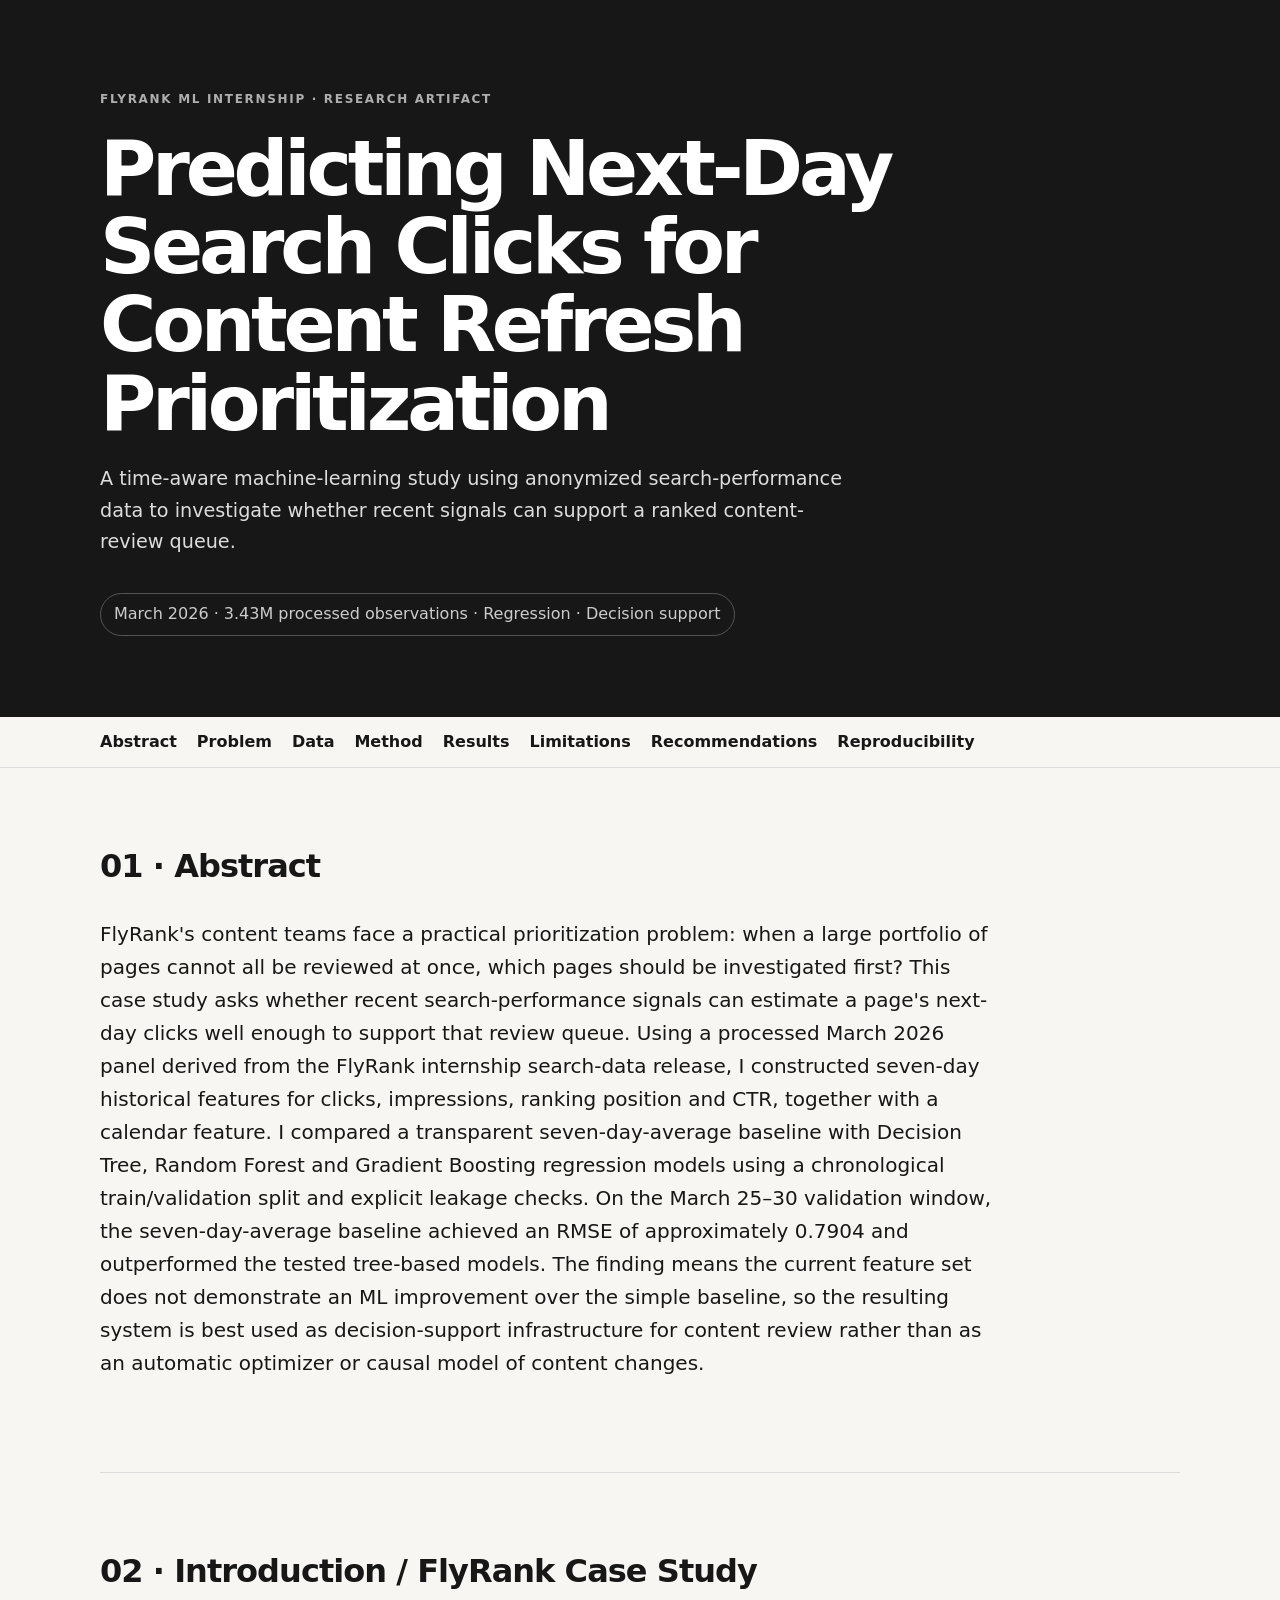
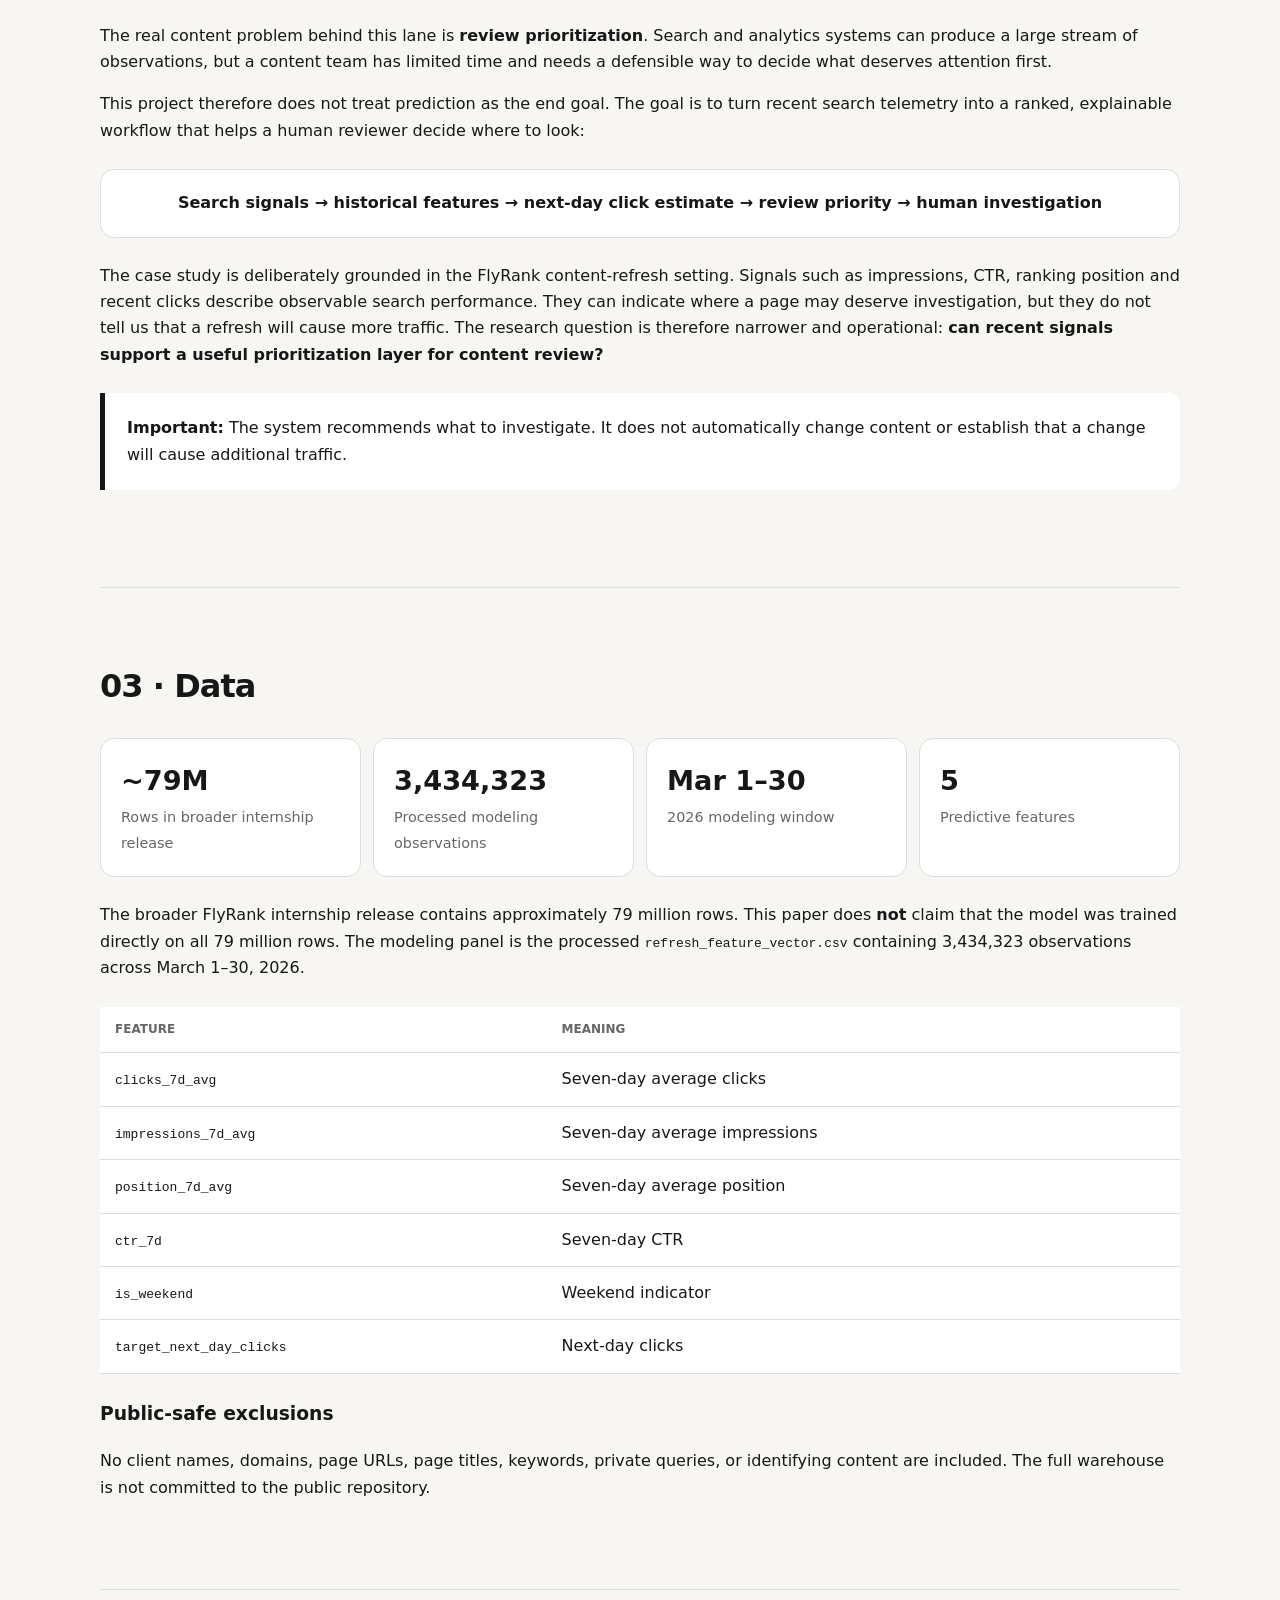
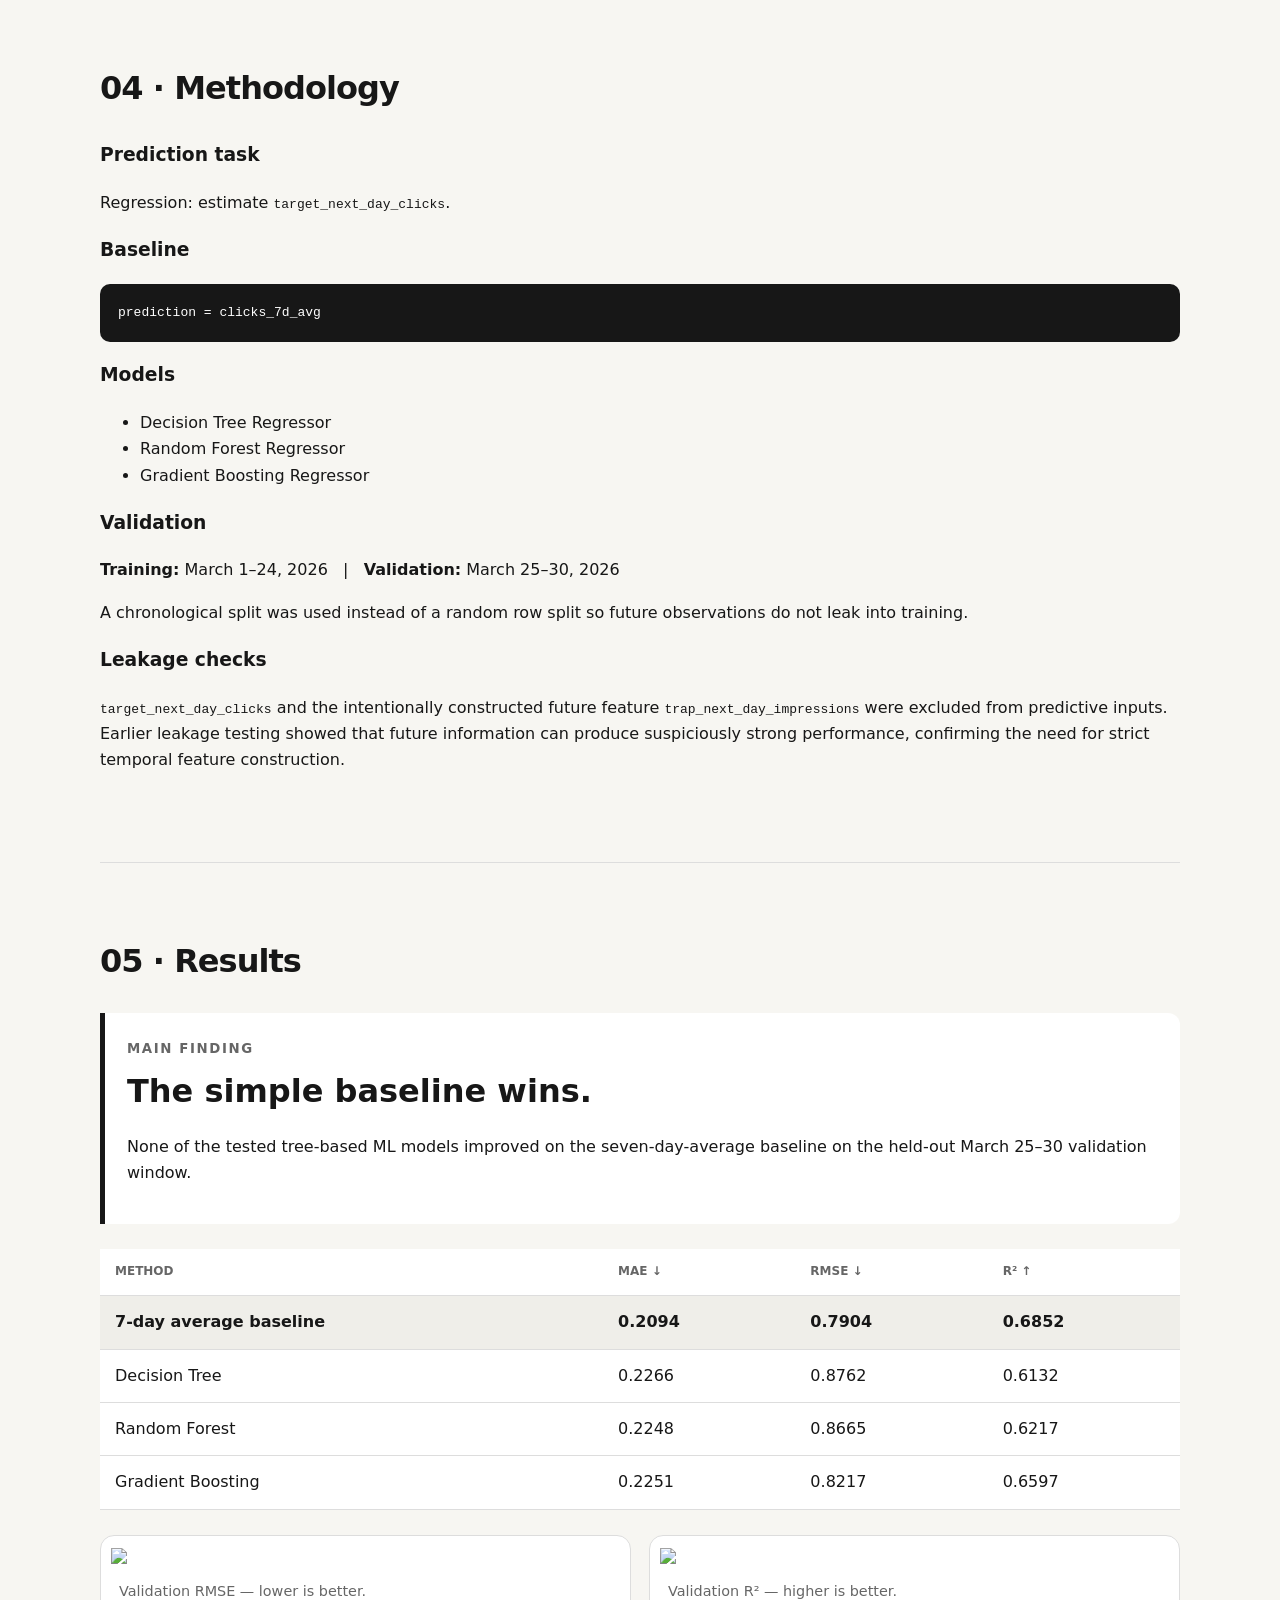
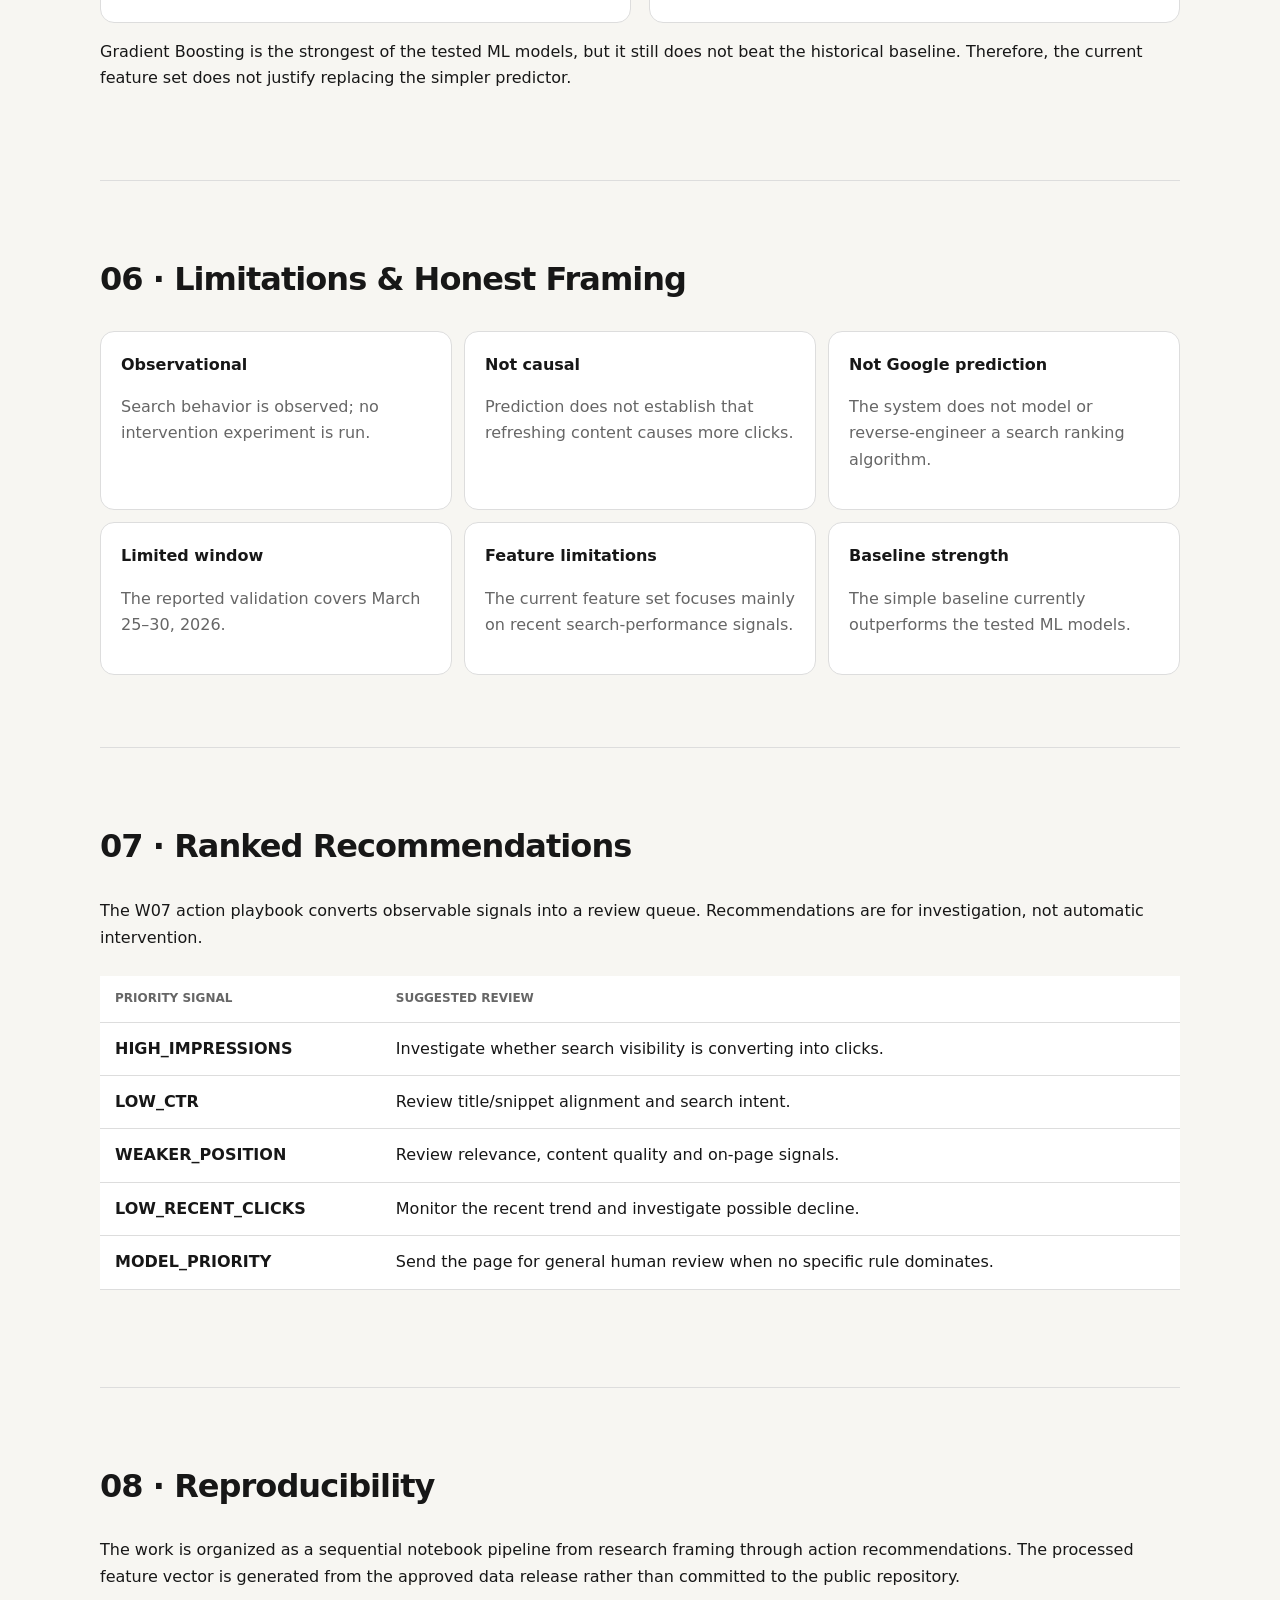
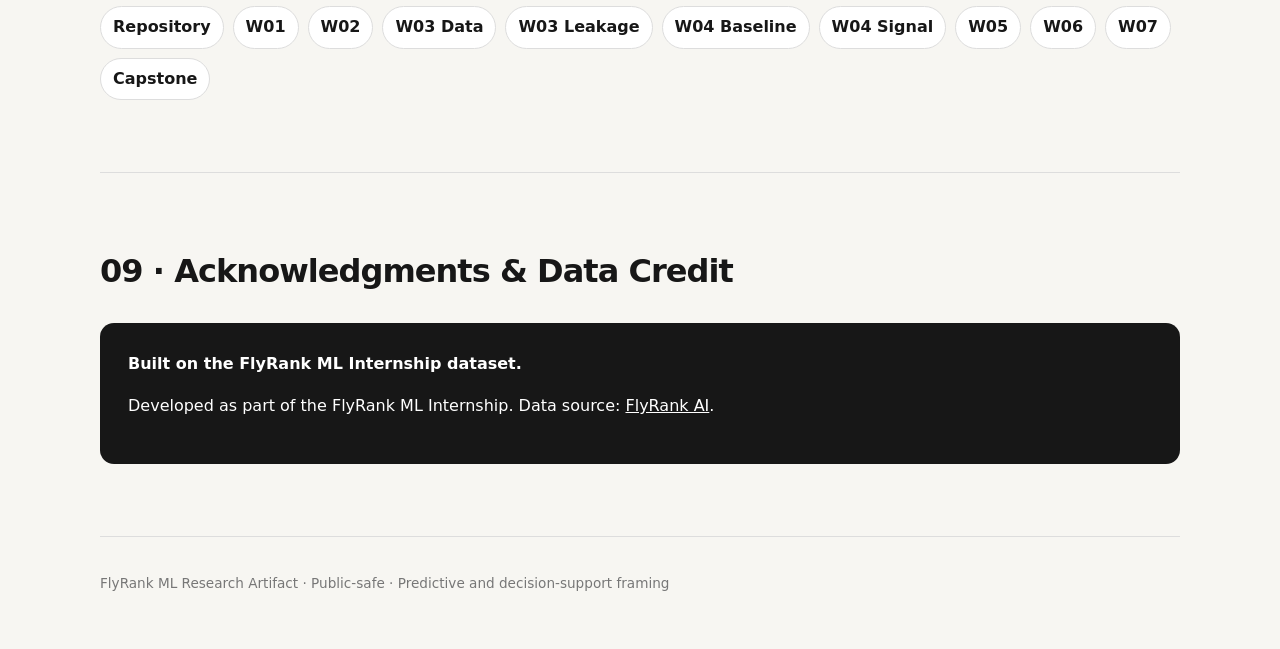
==== commit fe59ecac: "Tie paper abstract and introduction to FlyRank case study" ====
--- a/paper/index.html
+++ b/paper/index.html
@@ -7,151 +7,34 @@
 <link rel="stylesheet" href="style.css">
 </head>
 <body>
-
-<header>
-<div class="container">
+<header><div class="container">
 <p class="eyebrow">FLYRANK ML INTERNSHIP · RESEARCH ARTIFACT</p>
 <h1>Predicting Next-Day Search Clicks for Content Refresh Prioritization</h1>
 <p class="lead">A time-aware machine-learning study using anonymized search-performance data to investigate whether recent signals can support a ranked content-review queue.</p>
 <p class="tags">March 2026 · 3.43M processed observations · Regression · Decision support</p>
-</div>
-</header>
-
-<nav><div class="container">
-<a href="#abstract">Abstract</a>
-<a href="#problem">Problem</a>
-<a href="#data">Data</a>
-<a href="#method">Method</a>
-<a href="#results">Results</a>
-<a href="#limits">Limitations</a>
-<a href="#actions">Recommendations</a>
-<a href="#repro">Reproducibility</a>
-</div></nav>
-
+</div></header>
+<nav><div class="container"><a href="#abstract">Abstract</a><a href="#problem">Problem</a><a href="#data">Data</a><a href="#method">Method</a><a href="#results">Results</a><a href="#limits">Limitations</a><a href="#actions">Recommendations</a><a href="#repro">Reproducibility</a></div></nav>
 <main class="container">
-
-<section id="abstract">
-<h2>01 · Abstract</h2>
-<div class="abstract">
-<p>This study asks whether recent search-performance signals can estimate a page's next-day clicks well enough to support a ranked content-refresh queue. Using a processed March 2026 panel derived from the FlyRank internship search-data release, I constructed seven-day historical features for clicks, impressions, ranking position and CTR, together with a calendar feature. I compared a transparent seven-day-average baseline with Decision Tree, Random Forest and Gradient Boosting regression models using a chronological train/validation split and explicit leakage checks. On the March 25–30 validation window, the seven-day-average baseline achieved an RMSE of approximately 0.7904 and outperformed the tested tree-based models, meaning the current ML feature set did not demonstrate an improvement over the simple baseline. The result supports using the current pipeline as decision-support and prioritization infrastructure while avoiding causal claims about whether a content refresh will increase search traffic.</p>
-</div>
-</section>
-
-<section id="problem">
-<h2>02 · Introduction / Problem Statement</h2>
-<p>SEO and content teams may have thousands of pages competing for limited review capacity. The practical question is not simply which pages have traffic, but <strong>which pages should be investigated first</strong>.</p>
-<p>This project turns recent search telemetry into a prediction and prioritization workflow:</p>
-<div class="flow">Search signals → historical features → next-day click estimate → review priority → human decision</div>
+<section id="abstract"><h2>01 · Abstract</h2><div class="abstract">
+<p>FlyRank's content teams face a practical prioritization problem: when a large portfolio of pages cannot all be reviewed at once, which pages should be investigated first? This case study asks whether recent search-performance signals can estimate a page's next-day clicks well enough to support that review queue. Using a processed March 2026 panel derived from the FlyRank internship search-data release, I constructed seven-day historical features for clicks, impressions, ranking position and CTR, together with a calendar feature. I compared a transparent seven-day-average baseline with Decision Tree, Random Forest and Gradient Boosting regression models using a chronological train/validation split and explicit leakage checks. On the March 25–30 validation window, the seven-day-average baseline achieved an RMSE of approximately 0.7904 and outperformed the tested tree-based models. The finding means the current feature set does not demonstrate an ML improvement over the simple baseline, so the resulting system is best used as decision-support infrastructure for content review rather than as an automatic optimizer or causal model of content changes.</p>
+</div></section>
+<section id="problem"><h2>02 · Introduction / FlyRank Case Study</h2>
+<p>The real content problem behind this lane is <strong>review prioritization</strong>. Search and analytics systems can produce a large stream of observations, but a content team has limited time and needs a defensible way to decide what deserves attention first.</p>
+<p>This project therefore does not treat prediction as the end goal. The goal is to turn recent search telemetry into a ranked, explainable workflow that helps a human reviewer decide where to look:</p>
+<div class="flow">Search signals → historical features → next-day click estimate → review priority → human investigation</div>
+<p>The case study is deliberately grounded in the FlyRank content-refresh setting. Signals such as impressions, CTR, ranking position and recent clicks describe observable search performance. They can indicate where a page may deserve investigation, but they do not tell us that a refresh will cause more traffic. The research question is therefore narrower and operational: <strong>can recent signals support a useful prioritization layer for content review?</strong></p>
 <div class="note"><strong>Important:</strong> The system recommends what to investigate. It does not automatically change content or establish that a change will cause additional traffic.</div>
 </section>
-
-<section id="data">
-<h2>03 · Data</h2>
-<div class="stats">
-<div><strong>~79M</strong><span>Rows in broader internship release</span></div>
-<div><strong>3,434,323</strong><span>Processed modeling observations</span></div>
-<div><strong>Mar 1–30</strong><span>2026 modeling window</span></div>
-<div><strong>5</strong><span>Predictive features</span></div>
-</div>
+<section id="data"><h2>03 · Data</h2><div class="stats"><div><strong>~79M</strong><span>Rows in broader internship release</span></div><div><strong>3,434,323</strong><span>Processed modeling observations</span></div><div><strong>Mar 1–30</strong><span>2026 modeling window</span></div><div><strong>5</strong><span>Predictive features</span></div></div>
 <p>The broader FlyRank internship release contains approximately 79 million rows. This paper does <strong>not</strong> claim that the model was trained directly on all 79 million rows. The modeling panel is the processed <code>refresh_feature_vector.csv</code> containing 3,434,323 observations across March 1–30, 2026.</p>
-<table>
-<tr><th>Feature</th><th>Meaning</th></tr>
-<tr><td><code>clicks_7d_avg</code></td><td>Seven-day average clicks</td></tr>
-<tr><td><code>impressions_7d_avg</code></td><td>Seven-day average impressions</td></tr>
-<tr><td><code>position_7d_avg</code></td><td>Seven-day average position</td></tr>
-<tr><td><code>ctr_7d</code></td><td>Seven-day CTR</td></tr>
-<tr><td><code>is_weekend</code></td><td>Weekend indicator</td></tr>
-<tr><td><code>target_next_day_clicks</code></td><td>Next-day clicks</td></tr>
-</table>
-<h3>Public-safe exclusions</h3>
-<p>No client names, domains, page URLs, page titles, keywords, private queries, or identifying content are included. The full warehouse is not committed to the public repository.</p>
+<table><tr><th>Feature</th><th>Meaning</th></tr><tr><td><code>clicks_7d_avg</code></td><td>Seven-day average clicks</td></tr><tr><td><code>impressions_7d_avg</code></td><td>Seven-day average impressions</td></tr><tr><td><code>position_7d_avg</code></td><td>Seven-day average position</td></tr><tr><td><code>ctr_7d</code></td><td>Seven-day CTR</td></tr><tr><td><code>is_weekend</code></td><td>Weekend indicator</td></tr><tr><td><code>target_next_day_clicks</code></td><td>Next-day clicks</td></tr></table>
+<h3>Public-safe exclusions</h3><p>No client names, domains, page URLs, page titles, keywords, private queries, or identifying content are included. The full warehouse is not committed to the public repository.</p>
 </section>
-
-<section id="method">
-<h2>04 · Methodology</h2>
-<h3>Prediction task</h3>
-<p>Regression: estimate <code>target_next_day_clicks</code>.</p>
-<h3>Baseline</h3>
-<pre>prediction = clicks_7d_avg</pre>
-<h3>Models</h3>
-<ul><li>Decision Tree Regressor</li><li>Random Forest Regressor</li><li>Gradient Boosting Regressor</li></ul>
-<h3>Validation</h3>
-<p><strong>Training:</strong> March 1–24, 2026 &nbsp; | &nbsp; <strong>Validation:</strong> March 25–30, 2026</p>
-<p>A chronological split was used instead of a random row split so future observations do not leak into training.</p>
-<h3>Leakage checks</h3>
-<p><code>target_next_day_clicks</code> and the intentionally constructed future feature <code>trap_next_day_impressions</code> were excluded from predictive inputs. Earlier leakage testing showed that future information can produce suspiciously strong performance, confirming the need for strict temporal feature construction.</p>
-</section>
-
-<section id="results">
-<h2>05 · Results</h2>
-<div class="finding"><small>MAIN FINDING</small><h3>The simple baseline wins.</h3>
-<p>None of the tested tree-based ML models improved on the seven-day-average baseline on the held-out March 25–30 validation window.</p></div>
-
-<table>
-<tr><th>Method</th><th>MAE ↓</th><th>RMSE ↓</th><th>R² ↑</th></tr>
-<tr class="best"><td>7-day average baseline</td><td>0.2094</td><td>0.7904</td><td>0.6852</td></tr>
-<tr><td>Decision Tree</td><td>0.2266</td><td>0.8762</td><td>0.6132</td></tr>
-<tr><td>Random Forest</td><td>0.2248</td><td>0.8665</td><td>0.6217</td></tr>
-<tr><td>Gradient Boosting</td><td>0.2251</td><td>0.8217</td><td>0.6597</td></tr>
-</table>
-
-<div class="charts">
-<figure><img src="assets/rmse.png"><figcaption>Validation RMSE — lower is better.</figcaption></figure>
-<figure><img src="assets/r2.png"><figcaption>Validation R² — higher is better.</figcaption></figure>
-</div>
-
-<p>Gradient Boosting is the strongest of the tested ML models, but it still does not beat the historical baseline. Therefore, the current feature set does not justify replacing the simpler predictor.</p>
-</section>
-
-<section id="limits">
-<h2>06 · Limitations & Honest Framing</h2>
-<div class="grid">
-<div><strong>Observational</strong><p>Search behavior is observed; no intervention experiment is run.</p></div>
-<div><strong>Not causal</strong><p>Prediction does not establish that refreshing content causes more clicks.</p></div>
-<div><strong>Not Google prediction</strong><p>The system does not model or reverse-engineer a search ranking algorithm.</p></div>
-<div><strong>Limited window</strong><p>The reported validation covers March 25–30, 2026.</p></div>
-<div><strong>Feature limitations</strong><p>The current feature set focuses mainly on recent search-performance signals.</p></div>
-<div><strong>Baseline strength</strong><p>The simple baseline currently outperforms the tested ML models.</p></div>
-</div>
-</section>
-
-<section id="actions">
-<h2>07 · Ranked Recommendations</h2>
-<p>The W07 action playbook converts observable signals into a review queue. Recommendations are for investigation, not automatic intervention.</p>
-<table>
-<tr><th>Priority signal</th><th>Suggested review</th></tr>
-<tr><td><strong>HIGH_IMPRESSIONS</strong></td><td>Investigate whether search visibility is converting into clicks.</td></tr>
-<tr><td><strong>LOW_CTR</strong></td><td>Review title/snippet alignment and search intent.</td></tr>
-<tr><td><strong>WEAKER_POSITION</strong></td><td>Review relevance, content quality and on-page signals.</td></tr>
-<tr><td><strong>LOW_RECENT_CLICKS</strong></td><td>Monitor the recent trend and investigate possible decline.</td></tr>
-<tr><td><strong>MODEL_PRIORITY</strong></td><td>Send the page for general human review when no specific rule dominates.</td></tr>
-</table>
-</section>
-
-<section id="repro">
-<h2>08 · Reproducibility</h2>
-<p>The work is organized as a sequential notebook pipeline from research framing through action recommendations. The processed feature vector is generated from the approved data release rather than committed to the public repository.</p>
-<div class="links">
-<a href="https://github.com/srvnkumr27/flyrank-ml-internship">Repository</a>
-<a href="https://github.com/srvnkumr27/flyrank-ml-internship/blob/main/work/notebooks/w01_research_question.ipynb">W01</a>
-<a href="https://github.com/srvnkumr27/flyrank-ml-internship/blob/main/work/notebooks/w02_ml_task_framing.ipynb">W02</a>
-<a href="https://github.com/srvnkumr27/flyrank-ml-internship/blob/main/work/notebooks/w03_data_contract.ipynb">W03 Data</a>
-<a href="https://github.com/srvnkumr27/flyrank-ml-internship/blob/main/work/notebooks/w03_feature_leakage_check.ipynb">W03 Leakage</a>
-<a href="https://github.com/srvnkumr27/flyrank-ml-internship/blob/main/work/notebooks/w04_baseline_score.ipynb">W04 Baseline</a>
-<a href="https://github.com/srvnkumr27/flyrank-ml-internship/blob/main/work/notebooks/w04_signal_audit.ipynb">W04 Signal</a>
-<a href="https://github.com/srvnkumr27/flyrank-ml-internship/blob/main/work/notebooks/w05_model.ipynb">W05</a>
-<a href="https://github.com/srvnkumr27/flyrank-ml-internship/blob/main/work/notebooks/w06_validation_audit.ipynb">W06</a>
-<a href="https://github.com/srvnkumr27/flyrank-ml-internship/blob/main/work/notebooks/w07_action_playbook.ipynb">W07</a>
-<a href="https://github.com/srvnkumr27/flyrank-ml-internship/blob/main/work/notebooks/capstone.ipynb">Capstone</a>
-</div>
-</section>
-
-<section>
-<h2>09 · Acknowledgments & Data Credit</h2>
-<div class="credit"><strong>Built on the FlyRank ML Internship dataset.</strong><p>Developed as part of the FlyRank ML Internship. Data source: <a href="https://flyrank.ai">FlyRank AI</a>.</p></div>
-</section>
-
+<section id="method"><h2>04 · Methodology</h2><h3>Prediction task</h3><p>Regression: estimate <code>target_next_day_clicks</code>.</p><h3>Baseline</h3><pre>prediction = clicks_7d_avg</pre><h3>Models</h3><ul><li>Decision Tree Regressor</li><li>Random Forest Regressor</li><li>Gradient Boosting Regressor</li></ul><h3>Validation</h3><p><strong>Training:</strong> March 1–24, 2026 &nbsp; | &nbsp; <strong>Validation:</strong> March 25–30, 2026</p><p>A chronological split was used instead of a random row split so future observations do not leak into training.</p><h3>Leakage checks</h3><p><code>target_next_day_clicks</code> and the intentionally constructed future feature <code>trap_next_day_impressions</code> were excluded from predictive inputs. Earlier leakage testing showed that future information can produce suspiciously strong performance, confirming the need for strict temporal feature construction.</p></section>
+<section id="results"><h2>05 · Results</h2><div class="finding"><small>MAIN FINDING</small><h3>The simple baseline wins.</h3><p>None of the tested tree-based ML models improved on the seven-day-average baseline on the held-out March 25–30 validation window.</p></div><table><tr><th>Method</th><th>MAE ↓</th><th>RMSE ↓</th><th>R² ↑</th></tr><tr class="best"><td>7-day average baseline</td><td>0.2094</td><td>0.7904</td><td>0.6852</td></tr><tr><td>Decision Tree</td><td>0.2266</td><td>0.8762</td><td>0.6132</td></tr><tr><td>Random Forest</td><td>0.2248</td><td>0.8665</td><td>0.6217</td></tr><tr><td>Gradient Boosting</td><td>0.2251</td><td>0.8217</td><td>0.6597</td></tr></table><div class="charts"><figure><img src="assets/rmse.png"><figcaption>Validation RMSE — lower is better.</figcaption></figure><figure><img src="assets/r2.png"><figcaption>Validation R² — higher is better.</figcaption></figure></div><p>Gradient Boosting is the strongest of the tested ML models, but it still does not beat the historical baseline. Therefore, the current feature set does not justify replacing the simpler predictor.</p></section>
+<section id="limits"><h2>06 · Limitations & Honest Framing</h2><div class="grid"><div><strong>Observational</strong><p>Search behavior is observed; no intervention experiment is run.</p></div><div><strong>Not causal</strong><p>Prediction does not establish that refreshing content causes more clicks.</p></div><div><strong>Not Google prediction</strong><p>The system does not model or reverse-engineer a search ranking algorithm.</p></div><div><strong>Limited window</strong><p>The reported validation covers March 25–30, 2026.</p></div><div><strong>Feature limitations</strong><p>The current feature set focuses mainly on recent search-performance signals.</p></div><div><strong>Baseline strength</strong><p>The simple baseline currently outperforms the tested ML models.</p></div></div></section>
+<section id="actions"><h2>07 · Ranked Recommendations</h2><p>The W07 action playbook converts observable signals into a review queue. Recommendations are for investigation, not automatic intervention.</p><table><tr><th>Priority signal</th><th>Suggested review</th></tr><tr><td><strong>HIGH_IMPRESSIONS</strong></td><td>Investigate whether search visibility is converting into clicks.</td></tr><tr><td><strong>LOW_CTR</strong></td><td>Review title/snippet alignment and search intent.</td></tr><tr><td><strong>WEAKER_POSITION</strong></td><td>Review relevance, content quality and on-page signals.</td></tr><tr><td><strong>LOW_RECENT_CLICKS</strong></td><td>Monitor the recent trend and investigate possible decline.</td></tr><tr><td><strong>MODEL_PRIORITY</strong></td><td>Send the page for general human review when no specific rule dominates.</td></tr></table></section>
+<section id="repro"><h2>08 · Reproducibility</h2><p>The work is organized as a sequential notebook pipeline from research framing through action recommendations. The processed feature vector is generated from the approved data release rather than committed to the public repository.</p><div class="links"><a href="https://github.com/srvnkumr27/flyrank-ml-internship">Repository</a><a href="https://github.com/srvnkumr27/flyrank-ml-internship/blob/main/work/notebooks/w01_research_question.ipynb">W01</a><a href="https://github.com/srvnkumr27/flyrank-ml-internship/blob/main/work/notebooks/w02_ml_task_framing.ipynb">W02</a><a href="https://github.com/srvnkumr27/flyrank-ml-internship/blob/main/work/notebooks/w03_data_contract.ipynb">W03 Data</a><a href="https://github.com/srvnkumr27/flyrank-ml-internship/blob/main/work/notebooks/w03_feature_leakage_check.ipynb">W03 Leakage</a><a href="https://github.com/srvnkumr27/flyrank-ml-internship/blob/main/work/notebooks/w04_baseline_score.ipynb">W04 Baseline</a><a href="https://github.com/srvnkumr27/flyrank-ml-internship/blob/main/work/notebooks/w04_signal_audit.ipynb">W04 Signal</a><a href="https://github.com/srvnkumr27/flyrank-ml-internship/blob/main/work/notebooks/w05_model.ipynb">W05</a><a href="https://github.com/srvnkumr27/flyrank-ml-internship/blob/main/work/notebooks/w06_validation_audit.ipynb">W06</a><a href="https://github.com/srvnkumr27/flyrank-ml-internship/blob/main/work/notebooks/w07_action_playbook.ipynb">W07</a><a href="https://github.com/srvnkumr27/flyrank-ml-internship/blob/main/work/notebooks/capstone.ipynb">Capstone</a></div></section>
+<section><h2>09 · Acknowledgments & Data Credit</h2><div class="credit"><strong>Built on the FlyRank ML Internship dataset.</strong><p>Developed as part of the FlyRank ML Internship. Data source: <a href="https://flyrank.ai">FlyRank AI</a>.</p></div></section>
 <footer>FlyRank ML Research Artifact · Public-safe · Predictive and decision-support framing</footer>
-</main>
-</body>
-</html>
+</main></body></html>
--- a/paper/style.css
+++ b/paper/style.css
@@ -0,0 +1,41 @@
+*{box-sizing:border-box}
+html{scroll-behavior:smooth}
+body{margin:0;background:#f7f6f2;color:#171717;font-family:Inter,system-ui,-apple-system,"Segoe UI",sans-serif;line-height:1.65}
+.container{width:min(1080px,calc(100% - 36px));margin:auto}
+header{background:#171717;color:white;padding:78px 0 65px}
+.eyebrow{font-size:.75rem;letter-spacing:.14em;font-weight:800;opacity:.65}
+h1{font-size:clamp(2.6rem,6vw,5rem);line-height:1.02;letter-spacing:-.055em;max-width:950px;margin:20px 0}
+.lead{font-size:1.2rem;max-width:760px;color:#ddd}
+.tags{display:inline-block;border:1px solid #555;border-radius:999px;padding:7px 13px;color:#ccc}
+nav{position:sticky;top:0;z-index:5;background:#f7f6f2;border-bottom:1px solid #ddd}
+nav .container{display:flex;gap:20px;overflow:auto;padding:12px 0}
+nav a,.links a{color:#171717;text-decoration:none;font-weight:650;white-space:nowrap}
+section{padding:72px 0;border-bottom:1px solid #ddd}
+h2{font-size:2rem;letter-spacing:-.03em;margin:0 0 25px}
+h2 b{font-size:.8rem;color:#777}
+.abstract{font-size:1.25rem;max-width:900px}
+.flow{background:white;border:1px solid #ddd;border-radius:14px;padding:20px;text-align:center;font-weight:700;margin:25px 0}
+.note,.finding{background:white;border-left:5px solid #171717;padding:22px;margin:25px 0;border-radius:0 12px 12px 0}
+.stats{display:grid;grid-template-columns:repeat(4,1fr);gap:12px;margin:25px 0}
+.stats div,.grid div{background:white;border:1px solid #ddd;border-radius:14px;padding:20px}
+.stats strong{display:block;font-size:1.7rem}
+.stats span{color:#666;font-size:.9rem}
+table{width:100%;border-collapse:collapse;background:white;margin:25px 0}
+th,td{text-align:left;padding:13px 15px;border-bottom:1px solid #ddd}
+th{font-size:.75rem;color:#666;text-transform:uppercase}
+.best{font-weight:800;background:#efeee9}
+pre{background:#171717;color:white;padding:18px;border-radius:10px;overflow:auto}
+.finding h3{font-size:2rem;margin:4px 0}
+.finding small{font-weight:800;letter-spacing:.12em;color:#666}
+.charts{display:grid;grid-template-columns:1fr 1fr;gap:18px}
+figure{margin:0;background:white;border:1px solid #ddd;border-radius:14px;padding:10px}
+figure img{width:100%}
+figcaption{padding:8px;color:#666;font-size:.9rem}
+.grid{display:grid;grid-template-columns:repeat(3,1fr);gap:12px}
+.grid p{color:#666}
+.links{display:flex;flex-wrap:wrap;gap:9px}
+.links a{background:white;border:1px solid #ddd;border-radius:999px;padding:7px 12px}
+.credit{background:#171717;color:white;padding:28px;border-radius:14px}
+.credit a{color:white}
+footer{padding:35px 0 55px;color:#777;font-size:.85rem}
+@media(max-width:720px){.container{width:calc(100% - 26px)}header{padding:55px 0}.stats,.grid,.charts{grid-template-columns:1fr}section{padding:50px 0}.abstract{font-size:1.08rem}th,td{padding:10px 8px;font-size:.86rem}}
